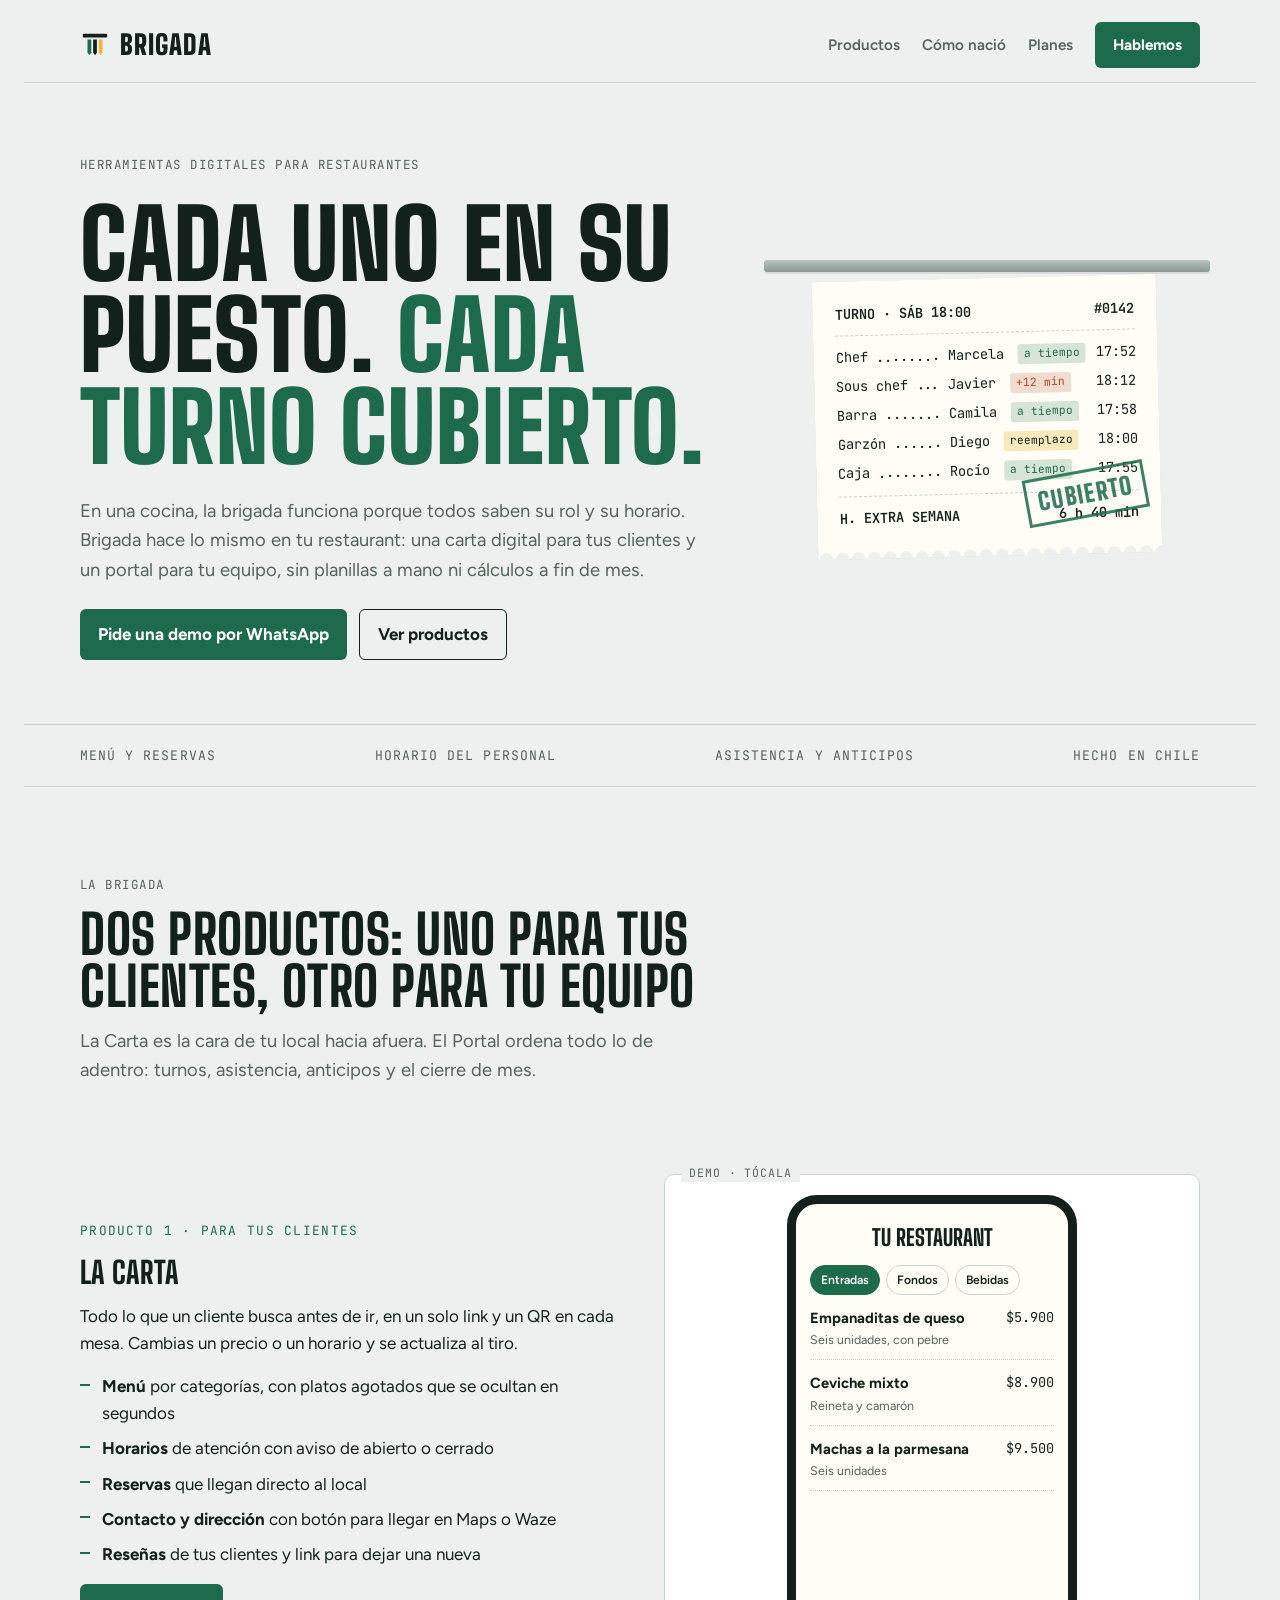
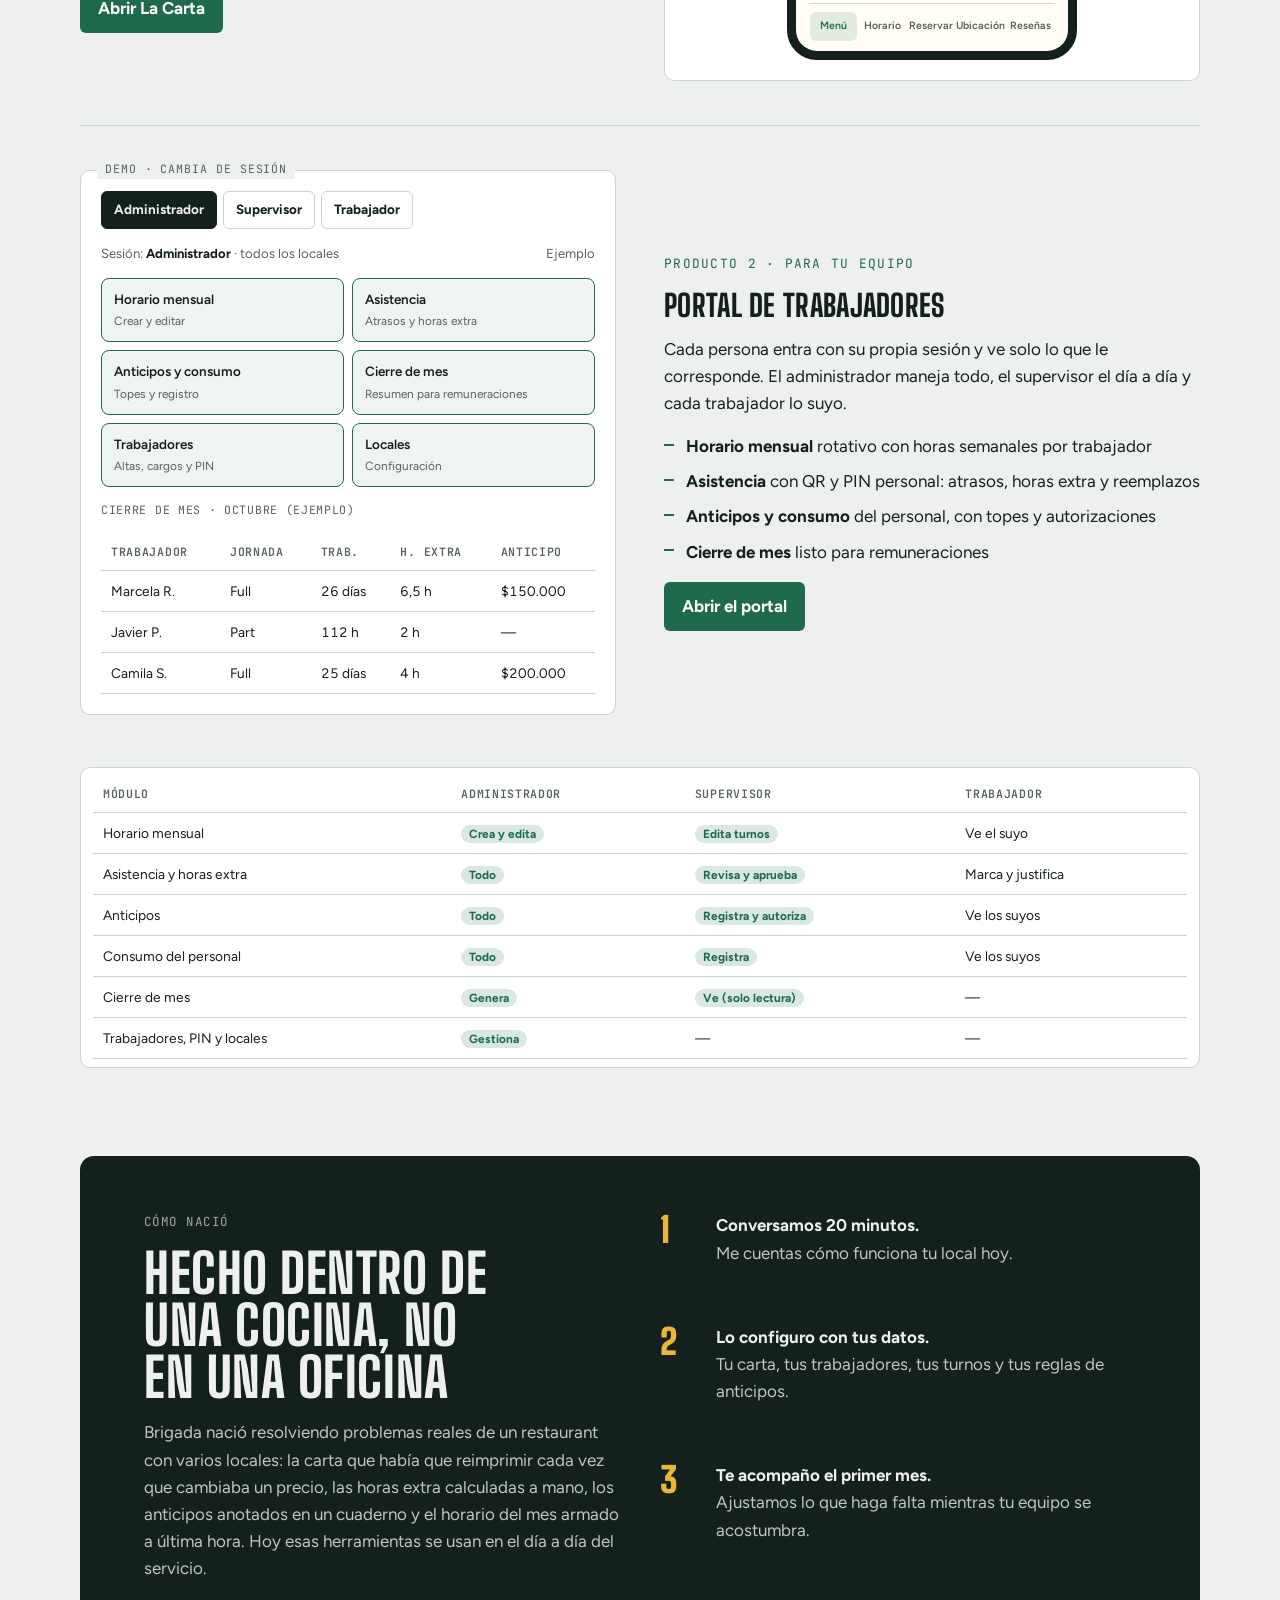
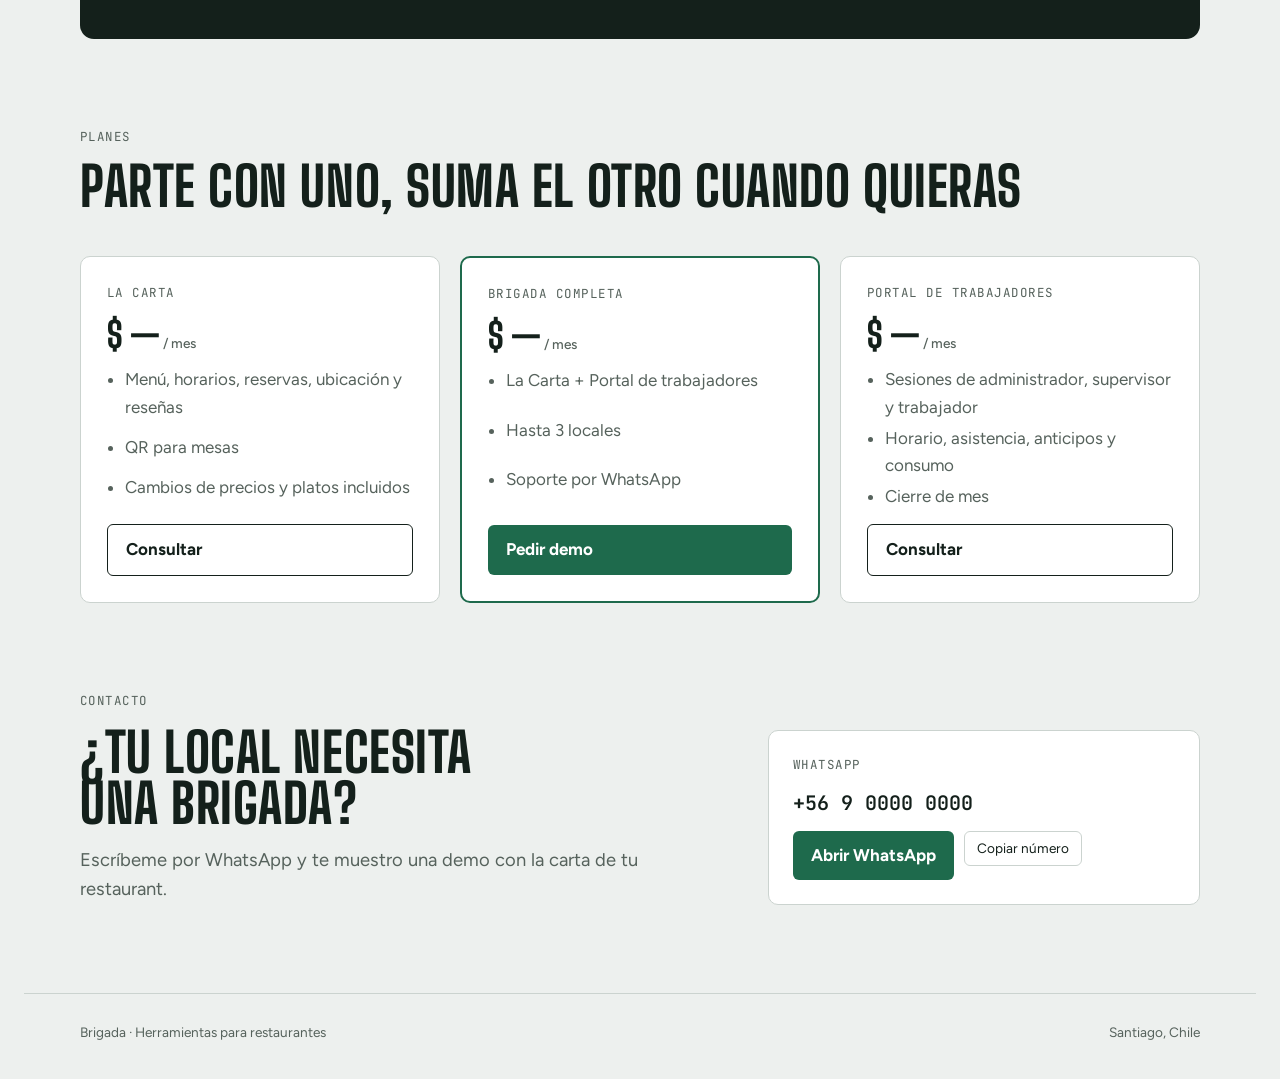
==== index.html @ 7a5a3b4b "Add files via upload" ====
<!doctype html>
<html lang="es">
<head>
<meta charset="utf-8">
<meta name="viewport" content="width=device-width,initial-scale=1,viewport-fit=cover">
<title>Brigada</title>
<meta name="claude:viewport-fit-sides" content="cover">
<meta name="description" content="Brigada: La Carta para tus clientes y un portal para tu equipo. Menú, reservas, horarios, asistencia y anticipos.">
<link rel="preconnect" href="https://fonts.googleapis.com">
<link rel="preconnect" href="https://fonts.gstatic.com" crossorigin>
<link rel="stylesheet" href="https://fonts.googleapis.com/css2?family=Big+Shoulders+Display:wght@600;800;900&family=Figtree:wght@400;500;600;700&family=JetBrains+Mono:wght@400;600&display=swap">
<style>
/* Layout: riel de comandas — el hero es un ticket de cocina; cada producto es un "puesto" de la brigada */
:root{
  --bg:#EDF0EE;          /* acero cepillado */
  --surface:#FFFFFF;
  --ink:#14201B;
  --muted:#56625C;
  --line:#CBD3CF;
  --accent:#1E6A4C;      /* verde albahaca */
  --accent-ink:#FFFFFF;
  --ticket:#FFFDF6;      /* papel térmico */
  --flag:#E9B83A;        /* amarillo comanda, uso mínimo */
  --warn:#B4441F;
  --ok:#1E6A4C;
  --f-display:"Big Shoulders Display","Arial Narrow",Impact,sans-serif;
  --f-body:"Figtree",system-ui,-apple-system,"Segoe UI",sans-serif;
  --f-mono:"JetBrains Mono",ui-monospace,Menlo,Consolas,monospace;
}
@media (prefers-color-scheme: dark){:root:not([data-theme="light"]){
  --bg:#0F1513;--surface:#18201D;--ink:#E6ECE9;--muted:#9AA8A1;--line:#2C3833;
  --accent:#5FBF95;--accent-ink:#0B1310;--ticket:#1D2421;--flag:#E9B83A;--warn:#E07A55;--ok:#5FBF95;color-scheme:dark}}
:root[data-theme="dark"]{
  --bg:#0F1513;--surface:#18201D;--ink:#E6ECE9;--muted:#9AA8A1;--line:#2C3833;
  --accent:#5FBF95;--accent-ink:#0B1310;--ticket:#1D2421;--flag:#E9B83A;--warn:#E07A55;--ok:#5FBF95;color-scheme:dark}

*{box-sizing:border-box}
html{scroll-behavior:smooth}
@media (prefers-reduced-motion:reduce){html{scroll-behavior:auto}*{animation:none!important;transition:none!important}}
body{background:var(--bg);color:var(--ink);font-family:var(--f-body);font-size:17px;line-height:1.6;
  padding-left:max(16px,env(safe-area-inset-left,0px));padding-right:max(16px,env(safe-area-inset-right,0px))}
.wrap{max-width:1120px;margin:0 auto}
a{color:inherit}
:focus-visible{outline:3px solid var(--flag);outline-offset:3px;border-radius:4px}
h1,h2,h3{font-family:var(--f-display);text-transform:uppercase;line-height:.95;letter-spacing:.01em;text-wrap:balance;margin:0}
h1{font-size:clamp(3rem,8vw,6rem);font-weight:900}
h2{font-size:clamp(2.2rem,5vw,3.4rem);font-weight:800}
h3{font-size:1.9rem;font-weight:800}
p{margin:0}
.eyebrow{font-family:var(--f-mono);font-size:.78rem;letter-spacing:.12em;text-transform:uppercase;color:var(--muted)}
.lead{font-size:1.15rem;color:var(--muted);max-width:52ch}

/* nav */
nav{position:sticky;top:env(safe-area-inset-top,0px);z-index:20;background:var(--bg);border-bottom:1px solid var(--line)}
body::before{content:"";position:fixed;inset:0 0 auto;height:env(safe-area-inset-top,0px);z-index:21;background:var(--bg)}
nav .wrap{display:flex;align-items:center;justify-content:space-between;gap:16px;padding-block:14px}
.logo{display:flex;align-items:center;gap:10px;font-family:var(--f-display);font-weight:900;font-size:1.7rem;text-transform:uppercase;text-decoration:none;letter-spacing:.04em}
.logo svg{width:30px;height:30px}
.navlinks{display:flex;gap:22px;align-items:center;font-weight:600;font-size:.95rem}
.navlinks a{text-decoration:none;color:var(--muted)}
.navlinks a:hover{color:var(--ink)}
@media (max-width:720px){.navlinks a:not(.btn){display:none}}
.btn{display:inline-flex;align-items:center;gap:8px;background:var(--accent);color:var(--accent-ink)!important;text-decoration:none;font-weight:700;padding:11px 18px;border-radius:6px;border:0;font:inherit;font-weight:700;cursor:pointer}
.btn:hover{filter:brightness(1.08)}
.btn.ghost{background:transparent;color:var(--ink)!important;border:1.5px solid var(--ink)}

/* hero */
.hero{display:grid;grid-template-columns:1.2fr .8fr;gap:56px;align-items:center;padding-block:72px 64px}
.hero > div{min-width:0;display:flex;flex-direction:column;gap:24px}
.hero h1 em{font-style:normal;color:var(--accent)}
.ctas{display:flex;gap:12px;flex-wrap:wrap}
@media (max-width:860px){.hero{grid-template-columns:1fr;gap:40px;padding-block:44px}}

/* ticket */
.rail{position:relative;padding-top:18px}
.rail::before{content:"";position:absolute;top:0;left:-10px;right:-10px;height:12px;border-radius:3px;
  background:linear-gradient(180deg,#b9c2be,#8d9893);box-shadow:0 2px 0 rgba(0,0,0,.08)}
.ticket{background:var(--ticket);font-family:var(--f-mono);font-size:.86rem;padding:22px 22px 30px;transform:rotate(-1.4deg);
  box-shadow:0 14px 30px -12px rgba(20,32,27,.35);position:relative;max-width:380px;margin:0 auto;
  -webkit-mask:radial-gradient(circle 7px at 50% 100%,transparent 6.5px,#000 7px) 0 0/16px 100%;
          mask:radial-gradient(circle 7px at 50% 100%,transparent 6.5px,#000 7px) 0 0/16px 100%}
.ticket .t-head{display:flex;justify-content:space-between;border-bottom:1.5px dashed var(--line);padding-bottom:10px;margin-bottom:10px;font-weight:600}
.ticket ul{list-style:none;margin:0;padding:0;display:grid;gap:7px}
.ticket li{display:grid;grid-template-columns:1fr auto;gap:10px}
.ticket li span:last-child{font-variant-numeric:tabular-nums}
.ticket .tag{display:inline-block;font-size:.7rem;padding:1px 6px;border-radius:3px;margin-left:6px;vertical-align:1px}
.tag.ok{background:color-mix(in srgb,var(--ok) 18%,transparent);color:var(--ok)}
.tag.late{background:color-mix(in srgb,var(--warn) 18%,transparent);color:var(--warn)}
.tag.ext{background:color-mix(in srgb,var(--flag) 30%,transparent);color:var(--ink)}
.ticket .t-foot{border-top:1.5px dashed var(--line);margin-top:12px;padding-top:10px;display:flex;justify-content:space-between;font-weight:600}
.stamp{position:absolute;right:14px;bottom:36px;font-family:var(--f-display);font-weight:900;font-size:1.5rem;color:var(--accent);
  border:3px solid var(--accent);padding:2px 10px;transform:rotate(-9deg);opacity:.85;letter-spacing:.06em}

/* strip */
.strip{border-block:1px solid var(--line);padding-block:20px}
.strip .wrap{display:flex;flex-wrap:wrap;gap:12px 40px;justify-content:space-between;font-family:var(--f-mono);font-size:.82rem;color:var(--muted);text-transform:uppercase;letter-spacing:.08em}

section{padding-block:88px}
.sec-head{display:flex;flex-direction:column;gap:14px;margin-bottom:44px}

/* puestos */
.puesto{display:grid;grid-template-columns:1fr 1fr;gap:48px;align-items:center;padding-block:44px;border-top:1px solid var(--line)}
.puesto:first-of-type{border-top:0}
.puesto > *{min-width:0}
.puesto .txt{display:flex;flex-direction:column;gap:16px}
.puesto .role{font-family:var(--f-mono);font-size:.8rem;color:var(--accent);letter-spacing:.1em;text-transform:uppercase}
.puesto ul.feat{margin:0;padding:0;list-style:none;display:grid;gap:8px}
.puesto ul.feat li{padding-left:22px;position:relative}
.puesto ul.feat li::before{content:"";position:absolute;left:0;top:.62em;width:10px;height:2px;background:var(--accent)}
.puesto.rev .txt{order:2}
@media (max-width:860px){.puesto{grid-template-columns:1fr;gap:28px}.puesto.rev .txt{order:0}}
.demo{background:var(--surface);border:1px solid var(--line);border-radius:10px;padding:20px;position:relative}
.demo .label{position:absolute;top:-11px;left:16px;background:var(--bg);font-family:var(--f-mono);font-size:.72rem;padding:0 8px;color:var(--muted);letter-spacing:.08em;text-transform:uppercase}

/* phone menu */
.phone{max-width:290px;margin:0 auto;border:9px solid var(--ink);border-radius:30px;background:var(--ticket);padding:16px 14px 20px;min-height:430px}
.phone .ph-top{text-align:center;font-family:var(--f-display);font-weight:800;font-size:1.4rem;text-transform:uppercase;margin-bottom:10px}
.tabs{display:flex;gap:6px;margin-bottom:14px;overflow-x:auto}
.tabs button{font:inherit;font-size:.8rem;font-weight:600;border:1px solid var(--line);background:transparent;color:var(--ink);padding:5px 10px;border-radius:99px;cursor:pointer;white-space:nowrap}
.tabs button[aria-selected="true"]{background:var(--accent);border-color:var(--accent);color:var(--accent-ink)}
.dishes{list-style:none;margin:0;padding:0;display:grid;gap:12px}
.dishes li{display:grid;grid-template-columns:1fr auto;gap:2px 10px;border-bottom:1px dotted var(--line);padding-bottom:10px}
.dishes b{font-size:.92rem}
.dishes small{grid-column:1;color:var(--muted);font-size:.78rem;line-height:1.35}
.dishes .pr{grid-row:1;grid-column:2;font-family:var(--f-mono);font-size:.85rem;font-variant-numeric:tabular-nums}

/* tables */
.tbl{overflow-x:auto}
table{border-collapse:collapse;width:100%;font-size:.86rem;font-variant-numeric:tabular-nums}
th,td{text-align:left;padding:9px 10px;border-bottom:1px solid var(--line);white-space:nowrap}
th{font-family:var(--f-mono);font-size:.72rem;letter-spacing:.06em;text-transform:uppercase;color:var(--muted);font-weight:600}
.pill{font-size:.74rem;font-weight:700;padding:2px 8px;border-radius:99px}
.pill.ok{background:color-mix(in srgb,var(--ok) 16%,transparent);color:var(--ok)}
.pill.late{background:color-mix(in srgb,var(--warn) 16%,transparent);color:var(--warn)}
.pill.ext{background:color-mix(in srgb,var(--flag) 32%,transparent);color:var(--ink)}
.grid-h td.s{text-align:center;font-family:var(--f-mono);font-size:.78rem}
.sh{display:inline-block;min-width:34px;padding:3px 4px;border-radius:4px}
.sh.m{background:color-mix(in srgb,var(--accent) 20%,transparent)}
.sh.t{background:color-mix(in srgb,var(--flag) 35%,transparent)}
.sh.l{color:var(--muted)}
.legend{display:flex;gap:16px;flex-wrap:wrap;margin-top:12px;font-size:.78rem;color:var(--muted)}

/* origen */
.origen{background:var(--ink);color:var(--bg);border-radius:14px;padding:56px clamp(20px,5vw,64px);display:grid;grid-template-columns:1fr 1fr;gap:40px}
.origen > *{min-width:0}
.origen .eyebrow{color:color-mix(in srgb,var(--bg) 65%,transparent)}
.origen p{color:color-mix(in srgb,var(--bg) 80%,transparent)}
.origen ol{margin:0;padding:0;list-style:none;display:grid;gap:18px;counter-reset:s}
.origen li{counter-increment:s;display:grid;grid-template-columns:44px 1fr;gap:12px}
.origen li::before{content:counter(s);font-family:var(--f-display);font-weight:900;font-size:2.2rem;line-height:1;color:var(--flag)}
@media (max-width:860px){.origen{grid-template-columns:1fr}}

/* planes */
.planes{display:grid;grid-template-columns:repeat(3,1fr);gap:20px}
@media (max-width:900px){.planes{grid-template-columns:1fr}}
.plan{background:var(--surface);border:1px solid var(--line);border-radius:10px;padding:26px;display:flex;flex-direction:column;gap:14px}
.plan.dest{border:2px solid var(--accent)}
.plan .price{font-family:var(--f-display);font-weight:800;font-size:2.2rem;line-height:1}
.plan .price small{font-family:var(--f-body);font-size:.85rem;font-weight:500;color:var(--muted)}
.plan ul{margin:0;padding-left:18px;color:var(--muted);display:grid;gap:4px;flex:1}

/* otros */
.otro{display:grid;grid-template-columns:auto 1fr auto;gap:20px;align-items:center;background:var(--surface);border:1px solid var(--line);border-radius:10px;padding:22px 26px}
.otro > div{min-width:0}
.otro .chip{font-family:var(--f-mono);font-size:.72rem;text-transform:uppercase;letter-spacing:.08em;border:1px solid var(--line);padding:4px 10px;border-radius:99px;color:var(--muted)}
.otro .ico{width:52px;height:52px;border-radius:10px;background:color-mix(in srgb,var(--accent) 14%,transparent);display:grid;place-items:center;font-family:var(--f-display);font-weight:900;font-size:1.6rem;color:var(--accent)}
@media (max-width:600px){.otro{grid-template-columns:1fr}}

/* contacto */
.contacto{text-align:left;display:grid;grid-template-columns:1.2fr .8fr;gap:40px;align-items:end}
.contacto > *{min-width:0}
.num{font-family:var(--f-mono);font-size:1.25rem;font-weight:600;user-select:all}
.contact-box{display:flex;flex-direction:column;gap:12px;background:var(--surface);border:1px solid var(--line);border-radius:10px;padding:24px}
.copy{font:inherit;font-size:.85rem;background:transparent;border:1px solid var(--line);color:var(--ink);padding:6px 12px;border-radius:6px;cursor:pointer;align-self:flex-start}
@media (max-width:860px){.contacto{grid-template-columns:1fr}}
footer{border-top:1px solid var(--line);padding-block:28px;color:var(--muted);font-size:.85rem}
footer .wrap{display:flex;justify-content:space-between;gap:12px;flex-wrap:wrap}
/* La Carta demo */
.phone{display:flex;flex-direction:column;padding-bottom:10px}
.ph-body{flex:1;min-height:330px;font-size:.88rem}
.ph-nav{display:grid;grid-template-columns:repeat(5,1fr);gap:2px;border-top:1px solid var(--line);padding-top:8px;margin-top:8px}
.ph-nav button{font:inherit;font-size:.66rem;font-weight:600;background:transparent;border:0;color:var(--muted);padding:6px 0;border-radius:6px;cursor:pointer}
.ph-nav button[aria-selected="true"]{color:var(--accent);background:color-mix(in srgb,var(--accent) 12%,transparent)}
.chips{display:flex;gap:6px;margin-bottom:12px;overflow-x:auto}
.chips button{font:inherit;font-size:.76rem;font-weight:600;border:1px solid var(--line);background:transparent;color:var(--ink);padding:4px 10px;border-radius:99px;cursor:pointer;white-space:nowrap}
.chips button[aria-pressed="true"]{background:var(--accent);border-color:var(--accent);color:var(--accent-ink)}
.ph-body h4{margin:0 0 10px;font-family:var(--f-display);text-transform:uppercase;font-size:1.15rem}
.hrs{width:100%;font-size:.82rem}
.hrs td{padding:6px 2px}
.hrs td:last-child{text-align:right;font-family:var(--f-mono)}
.open{display:inline-block;margin-bottom:10px}
.mini-form{display:grid;gap:8px}
.mini-form label{font-size:.72rem;color:var(--muted);display:grid;gap:2px}
.mini-form input,.mini-form select{font:inherit;font-size:.85rem;padding:6px 8px;border:1px solid var(--line);border-radius:6px;background:var(--surface);color:var(--ink);width:100%}
.mini-form .row2{display:grid;grid-template-columns:1fr 1fr;gap:8px}
.mini-form button{font:inherit;font-weight:700;font-size:.85rem;background:var(--accent);color:var(--accent-ink);border:0;border-radius:6px;padding:9px;cursor:pointer}
.okmsg{font-size:.8rem;color:var(--ok);background:color-mix(in srgb,var(--ok) 12%,transparent);padding:8px;border-radius:6px}
.map{height:110px;border-radius:8px;margin-bottom:10px;border:1px solid var(--line);
  background:
   linear-gradient(90deg,transparent 46%,color-mix(in srgb,var(--muted) 35%,transparent) 46% 50%,transparent 50%),
   linear-gradient(0deg,transparent 58%,color-mix(in srgb,var(--muted) 35%,transparent) 58% 62%,transparent 62%),
   linear-gradient(120deg,transparent 30%,color-mix(in srgb,var(--muted) 20%,transparent) 30% 33%,transparent 33%),
   color-mix(in srgb,var(--accent) 8%,var(--surface));position:relative}
.map::after{content:"";position:absolute;left:47%;top:38%;width:14px;height:14px;border-radius:50% 50% 50% 0;transform:rotate(-45deg);background:var(--warn)}
.kv{display:grid;gap:6px;font-size:.82rem}
.kv span{color:var(--muted);font-size:.7rem;text-transform:uppercase;letter-spacing:.06em;font-family:var(--f-mono)}
.minibtns{display:flex;gap:6px;margin-top:10px}
.minibtns span{flex:1;text-align:center;font-size:.76rem;font-weight:700;border:1px solid var(--accent);color:var(--accent);border-radius:6px;padding:6px}
.score{display:flex;align-items:baseline;gap:8px;margin-bottom:10px}
.score b{font-family:var(--f-display);font-size:2.2rem;line-height:1}
.stars{color:var(--flag);letter-spacing:2px}
.revw{border-top:1px dotted var(--line);padding-block:8px;font-size:.8rem}
.revw .who{display:flex;justify-content:space-between;font-weight:600}
.note{font-size:.68rem;color:var(--muted);margin-top:6px}

/* Portal demo */
.roles{display:flex;gap:6px;flex-wrap:wrap;margin-bottom:14px}
.roles button{font:inherit;font-size:.84rem;font-weight:700;border:1.5px solid var(--line);background:transparent;color:var(--ink);padding:7px 12px;border-radius:6px;cursor:pointer}
.roles button[aria-selected="true"]{border-color:var(--ink);background:var(--ink);color:var(--bg)}
.portal{display:grid;gap:14px}
.who-bar{display:flex;justify-content:space-between;align-items:center;gap:10px;font-size:.82rem;color:var(--muted);flex-wrap:wrap}
.who-bar strong{color:var(--ink)}
.mods{display:grid;grid-template-columns:repeat(2,1fr);gap:8px}
.mod{border:1px solid var(--line);border-radius:8px;padding:10px 12px;font-size:.84rem;font-weight:600;display:flex;flex-direction:column;gap:2px}
.mod small{font-weight:400;color:var(--muted);font-size:.74rem}
.mod.on{border-color:var(--accent);background:color-mix(in srgb,var(--accent) 7%,transparent)}
@media (max-width:420px){.mods{grid-template-columns:1fr}}
.panel-t{font-family:var(--f-mono);font-size:.72rem;letter-spacing:.06em;text-transform:uppercase;color:var(--muted)}
.mark{display:flex;gap:12px;align-items:center;border:1px dashed var(--line);border-radius:8px;padding:12px}
.qr{width:64px;height:64px;flex:none;background:
  repeating-linear-gradient(90deg,var(--ink) 0 6px,transparent 6px 10px),
  repeating-linear-gradient(0deg,var(--ink) 0 6px,transparent 6px 12px);
  -webkit-mask:linear-gradient(#000 0 0);border-radius:4px;opacity:.85}
.btn.live{align-self:flex-start}
[hidden]{display:none!important}
.matrix{margin-top:8px;background:var(--surface);border:1px solid var(--line);border-radius:10px;padding:8px 12px}
</style>
</head>
<body>

<nav>
  <div class="wrap">
    <a class="logo" href="#inicio" aria-label="Brigada, inicio">
      <svg viewBox="0 0 32 32" aria-hidden="true"><rect x="3" y="4" width="26" height="4" rx="1" fill="currentColor"/><path d="M8 10h4v14l-2 3-2-3z" fill="var(--accent)"/><path d="M14 10h4v14l-2 3-2-3z" fill="currentColor"/><path d="M20 10h4v14l-2 3-2-3z" fill="var(--flag)"/></svg>
      Brigada
    </a>
    <div class="navlinks">
      <a href="#puestos">Productos</a>
      <a href="#origen">Cómo nació</a>
      <a href="#planes">Planes</a>
      <a class="btn" href="#contacto">Hablemos</a>
    </div>
  </div>
</nav>

<main id="inicio">
  <div class="wrap hero">
    <div>
      <span class="eyebrow">Herramientas digitales para restaurantes</span>
      <h1>Cada uno en su puesto. <em>Cada turno cubierto.</em></h1>
      <p class="lead">En una cocina, la brigada funciona porque todos saben su rol y su horario. Brigada hace lo mismo en tu restaurant: una carta digital para tus clientes y un portal para tu equipo, sin planillas a mano ni cálculos a fin de mes.</p>
      <div class="ctas">
        <a class="btn" href="#contacto">Pide una demo por WhatsApp</a>
        <a class="btn ghost" href="#puestos">Ver productos</a>
      </div>
    </div>
    <div class="rail" aria-label="Ejemplo de resumen de turno">
      <div class="ticket">
        <div class="t-head"><span>TURNO · SÁB 18:00</span><span>#0142</span></div>
        <ul>
          <li><span>Chef ........ Marcela <span class="tag ok">a tiempo</span></span><span>17:52</span></li>
          <li><span>Sous chef ... Javier <span class="tag late">+12 min</span></span><span>18:12</span></li>
          <li><span>Barra ....... Camila <span class="tag ok">a tiempo</span></span><span>17:58</span></li>
          <li><span>Garzón ...... Diego <span class="tag ext">reemplazo</span></span><span>18:00</span></li>
          <li><span>Caja ........ Rocío <span class="tag ok">a tiempo</span></span><span>17:55</span></li>
        </ul>
        <div class="t-foot"><span>H. EXTRA SEMANA</span><span>6 h 40 min</span></div>
        <div class="stamp">CUBIERTO</div>
      </div>
    </div>
  </div>

  <div class="strip"><div class="wrap">
    <span>Menú y reservas</span><span>Horario del personal</span><span>Asistencia y anticipos</span><span>Hecho en Chile</span>
  </div></div>

  <section id="puestos">
    <div class="wrap">
      <div class="sec-head">
        <span class="eyebrow">La brigada</span>
        <h2>Dos productos: uno para tus clientes, otro para tu equipo</h2>
        <p class="lead">La Carta es la cara de tu local hacia afuera. El Portal ordena todo lo de adentro: turnos, asistencia, anticipos y el cierre de mes.</p>
      </div>

      <article class="puesto">
        <div class="txt">
          <span class="role">Producto 1 · Para tus clientes</span>
          <h3>La Carta</h3>
          <p>Todo lo que un cliente busca antes de ir, en un solo link y un QR en cada mesa. Cambias un precio o un horario y se actualiza al tiro.</p>
          <ul class="feat">
            <li><strong>Menú</strong> por categorías, con platos agotados que se ocultan en segundos</li>
            <li><strong>Horarios</strong> de atención con aviso de abierto o cerrado</li>
            <li><strong>Reservas</strong> que llegan directo al local</li>
            <li><strong>Contacto y dirección</strong> con botón para llegar en Maps o Waze</li>
            <li><strong>Reseñas</strong> de tus clientes y link para dejar una nueva</li>
          </ul>
          <a class="btn live" href="carta/index.html">Abrir La Carta</a>
        </div>
        <div class="demo">
          <span class="label">Demo · tócala</span>
          <div class="phone">
            <div class="ph-top">Tu Restaurant</div>
            <div class="ph-body" id="ph-body" aria-live="polite"></div>
            <div class="ph-nav" role="tablist" aria-label="Secciones de La Carta">
              <button role="tab" id="c-menu" aria-selected="true" data-v="menu">Menú</button>
              <button role="tab" id="c-hor" aria-selected="false" data-v="hor">Horario</button>
              <button role="tab" id="c-res" aria-selected="false" data-v="res">Reservar</button>
              <button role="tab" id="c-dir" aria-selected="false" data-v="dir">Ubicación</button>
              <button role="tab" id="c-rev" aria-selected="false" data-v="rev">Reseñas</button>
            </div>
          </div>
        </div>
      </article>

      <article class="puesto rev">
        <div class="txt">
          <span class="role">Producto 2 · Para tu equipo</span>
          <h3>Portal de trabajadores</h3>
          <p>Cada persona entra con su propia sesión y ve solo lo que le corresponde. El administrador maneja todo, el supervisor el día a día y cada trabajador lo suyo.</p>
          <ul class="feat">
            <li><strong>Horario mensual</strong> rotativo con horas semanales por trabajador</li>
            <li><strong>Asistencia</strong> con QR y PIN personal: atrasos, horas extra y reemplazos</li>
            <li><strong>Anticipos y consumo</strong> del personal, con topes y autorizaciones</li>
            <li><strong>Cierre de mes</strong> listo para remuneraciones</li>
          </ul>
          <a class="btn live" href="portal/index.html">Abrir el portal</a>
        </div>
        <div class="demo">
          <span class="label">Demo · cambia de sesión</span>
          <div class="roles" role="tablist" aria-label="Sesiones del portal">
            <button role="tab" id="r-admin" aria-selected="true" data-r="admin">Administrador</button>
            <button role="tab" id="r-sup" aria-selected="false" data-r="sup">Supervisor</button>
            <button role="tab" id="r-trab" aria-selected="false" data-r="trab">Trabajador</button>
          </div>
          <div class="portal" id="portal" aria-live="polite"></div>
        </div>
      </article>

      <div class="matrix">
        <div class="tbl">
          <table>
            <thead><tr><th>Módulo</th><th>Administrador</th><th>Supervisor</th><th>Trabajador</th></tr></thead>
            <tbody>
              <tr><td>Horario mensual</td><td><span class="pill ok">Crea y edita</span></td><td><span class="pill ok">Edita turnos</span></td><td>Ve el suyo</td></tr>
              <tr><td>Asistencia y horas extra</td><td><span class="pill ok">Todo</span></td><td><span class="pill ok">Revisa y aprueba</span></td><td>Marca y justifica</td></tr>
              <tr><td>Anticipos</td><td><span class="pill ok">Todo</span></td><td><span class="pill ok">Registra y autoriza</span></td><td>Ve los suyos</td></tr>
              <tr><td>Consumo del personal</td><td><span class="pill ok">Todo</span></td><td><span class="pill ok">Registra</span></td><td>Ve los suyos</td></tr>
              <tr><td>Cierre de mes</td><td><span class="pill ok">Genera</span></td><td><span class="pill ok">Ve (solo lectura)</span></td><td>—</td></tr>
              <tr><td>Trabajadores, PIN y locales</td><td><span class="pill ok">Gestiona</span></td><td>—</td><td>—</td></tr>
            </tbody>
          </table>
        </div>
      </div>
    </div>
  </section>

  <section id="origen" style="padding-top:0">
    <div class="wrap">
      <div class="origen">
        <div style="display:flex;flex-direction:column;gap:16px">
          <span class="eyebrow">Cómo nació</span>
          <h2>Hecho dentro de una cocina, no en una oficina</h2>
          <p>Brigada nació resolviendo problemas reales de un restaurant con varios locales: la carta que había que reimprimir cada vez que cambiaba un precio, las horas extra calculadas a mano, los anticipos anotados en un cuaderno y el horario del mes armado a última hora. Hoy esas herramientas se usan en el día a día del servicio.</p>
        </div>
        <ol>
          <li><div><strong>Conversamos 20 minutos.</strong><p>Me cuentas cómo funciona tu local hoy.</p></div></li>
          <li><div><strong>Lo configuro con tus datos.</strong><p>Tu carta, tus trabajadores, tus turnos y tus reglas de anticipos.</p></div></li>
          <li><div><strong>Te acompaño el primer mes.</strong><p>Ajustamos lo que haga falta mientras tu equipo se acostumbra.</p></div></li>
        </ol>
      </div>
    </div>
  </section>

  <section id="planes" style="padding-top:0">
    <div class="wrap">
      <div class="sec-head">
        <span class="eyebrow">Planes</span>
        <h2>Parte con uno, suma el otro cuando quieras</h2>
      </div>
      <div class="planes">
        <div class="plan">
          <span class="eyebrow">La Carta</span>
          <div class="price">$ —<small> / mes</small></div>
          <ul><li>Menú, horarios, reservas, ubicación y reseñas</li><li>QR para mesas</li><li>Cambios de precios y platos incluidos</li></ul>
          <a class="btn ghost" href="#contacto">Consultar</a>
        </div>
        <div class="plan dest">
          <span class="eyebrow">Brigada completa</span>
          <div class="price">$ —<small> / mes</small></div>
          <ul><li>La Carta + Portal de trabajadores</li><li>Hasta 3 locales</li><li>Soporte por WhatsApp</li></ul>
          <a class="btn" href="#contacto">Pedir demo</a>
        </div>
        <div class="plan">
          <span class="eyebrow">Portal de trabajadores</span>
          <div class="price">$ —<small> / mes</small></div>
          <ul><li>Sesiones de administrador, supervisor y trabajador</li><li>Horario, asistencia, anticipos y consumo</li><li>Cierre de mes</li></ul>
          <a class="btn ghost" href="#contacto">Consultar</a>
        </div>
      </div>
    </div>
  </section>

  
<section id="contacto" style="padding-top:0">
    <div class="wrap contacto">
      <div style="display:flex;flex-direction:column;gap:16px">
        <span class="eyebrow">Contacto</span>
        <h2>¿Tu local necesita una brigada?</h2>
        <p class="lead">Escríbeme por WhatsApp y te muestro una demo con la carta de tu restaurant.</p>
      </div>
      <div class="contact-box">
        <span class="eyebrow">WhatsApp</span>
        <span class="num" id="num">+56 9 0000 0000</span>
        <div style="display:flex;gap:10px;flex-wrap:wrap">
          <a class="btn" href="https://wa.me/56900000000?text=Hola%2C%20quiero%20una%20demo%20de%20Brigada" target="_blank" rel="noopener">Abrir WhatsApp</a>
          <button class="copy" id="copy" type="button">Copiar número</button>
        </div>
      </div>
    </div>
  </section>
</main>

<footer><div class="wrap"><span>Brigada · Herramientas para restaurantes</span><span>Santiago, Chile</span></div></footer>

<script>
(function(){
  /* ---------- La Carta ---------- */
  var menu={
    Entradas:[["Empanaditas de queso","Seis unidades, con pebre","$5.900"],["Ceviche mixto","Reineta y camarón","$8.900"],["Machas a la parmesana","Seis unidades","$9.500"]],
    Fondos:[["Lomo a lo pobre","Papas fritas, cebolla y huevo","$13.900"],["Salmón grillado","Puré rústico y ensalada","$12.500"],["Pastel de choclo","Receta de la casa","$9.900"]],
    Bebidas:[["Pisco sour","Clásico chileno","$4.500"],["Jugo natural","Frambuesa, mango o piña","$3.200"],["Café de grano","Espresso o americano","$2.500"]]
  };
  var cat="Entradas", body=document.getElementById('ph-body');
  function vMenu(){
    return '<div class="chips">'+Object.keys(menu).map(function(k){return '<button type="button" data-cat="'+k+'" aria-pressed="'+(k===cat)+'">'+k+'</button>';}).join('')+'</div>'+
      '<ul class="dishes">'+menu[cat].map(function(d){return '<li><b>'+d[0]+'</b><span class="pr">'+d[2]+'</span><small>'+d[1]+'</small></li>';}).join('')+'</ul>';
  }
  function vHor(){
    var h=[["Lunes","12:30 – 23:00"],["Martes","12:30 – 23:00"],["Miércoles","12:30 – 23:00"],["Jueves","12:30 – 00:00"],["Viernes","12:30 – 02:00"],["Sábado","13:00 – 02:00"],["Domingo","13:00 – 18:00"]];
    return '<h4>Horario de atención</h4><span class="pill ok open">Abierto ahora</span><table class="hrs"><tbody>'+h.map(function(r){return '<tr><td>'+r[0]+'</td><td>'+r[1]+'</td></tr>';}).join('')+'</tbody></table>';
  }
  function vRes(){
    return '<h4>Reservar mesa</h4><form class="mini-form" id="resf">'+
      '<div class="row2"><label for="r-fecha">Fecha<input id="r-fecha" type="date" value="2026-10-31"></label><label for="r-hora">Hora<select id="r-hora"><option>20:00</option><option>20:30</option><option>21:00</option></select></label></div>'+
      '<div class="row2"><label for="r-pers">Personas<select id="r-pers"><option>2</option><option selected>4</option><option>6</option></select></label><label for="r-nom">Nombre<input id="r-nom" value="Ejemplo"></label></div>'+
      '<label for="r-tel">Teléfono<input id="r-tel" value="+56 9 1234 5678"></label>'+
      '<button type="submit">Solicitar reserva</button><div id="resmsg" hidden class="okmsg">Así le llega la solicitud al local: '+
      '4 personas, sáb 31 oct, 20:00. El local la confirma por WhatsApp.</div></form>';
  }
  function vDir(){
    return '<h4>Cómo llegar</h4><div class="map" role="img" aria-label="Mapa de ejemplo"></div>'+
      '<div class="kv"><div><span>Dirección</span><br>Av. Ejemplo 1234, Providencia</div><div><span>Teléfono</span><br>+56 2 2000 0000</div><div><span>Instagram</span><br>@turestaurant</div></div>'+
      '<div class="minibtns"><span>Maps</span><span>Waze</span><span>WhatsApp</span></div>';
  }
  function vRev(){
    var r=[["Cliente 1","★★★★★","Muy buena atención y el pisco sour, excelente."],["Cliente 2","★★★★☆","Rico todo. El sábado conviene reservar."]];
    return '<h4>Reseñas</h4><div class="score"><b>4,6</b><span class="stars">★★★★★</span></div>'+
      r.map(function(x){return '<div class="revw"><div class="who"><span>'+x[0]+'</span><span class="stars">'+x[1]+'</span></div>'+x[2]+'</div>';}).join('')+
      '<div class="minibtns"><span>Dejar una reseña</span></div><p class="note">Reseñas de ejemplo. En tu carta se muestran las de tus clientes.</p>';
  }
  var views={menu:vMenu,hor:vHor,res:vRes,dir:vDir,rev:vRev}, cur='menu';
  function draw(){
    body.innerHTML=views[cur]();
    if(cur==='menu') body.querySelectorAll('.chips button').forEach(function(b){b.onclick=function(){cat=b.dataset.cat;draw();};});
    if(cur==='res') document.getElementById('resf').addEventListener('submit',function(e){e.preventDefault();document.getElementById('resmsg').hidden=false;});
  }
  document.querySelectorAll('.ph-nav button').forEach(function(b){
    b.addEventListener('click',function(){
      document.querySelectorAll('.ph-nav button').forEach(function(x){x.setAttribute('aria-selected','false');});
      b.setAttribute('aria-selected','true');cur=b.dataset.v;draw();
    });
  });
  draw();

  /* ---------- Portal ---------- */
  var roles={
    admin:{who:'Sesión: <strong>Administrador</strong> · todos los locales',
      mods:[["Horario mensual","Crear y editar",1],["Asistencia","Atrasos y horas extra",1],["Anticipos y consumo","Topes y registro",1],["Cierre de mes","Resumen para remuneraciones",1],["Trabajadores","Altas, cargos y PIN",1],["Locales","Configuración",1]],
      panel:'<div class="panel-t">Cierre de mes · octubre (ejemplo)</div><div class="tbl"><table><thead><tr><th>Trabajador</th><th>Jornada</th><th>Trab.</th><th>H. extra</th><th>Anticipo</th></tr></thead><tbody>'+
        '<tr><td>Marcela R.</td><td>Full</td><td>26 días</td><td>6,5 h</td><td>$150.000</td></tr>'+
        '<tr><td>Javier P.</td><td>Part</td><td>112 h</td><td>2 h</td><td>—</td></tr>'+
        '<tr><td>Camila S.</td><td>Full</td><td>25 días</td><td>4 h</td><td>$200.000</td></tr></tbody></table></div>'},
    sup:{who:'Sesión: <strong>Supervisor</strong> · Local Centro',
      mods:[["Horario mensual","Editar turnos y reemplazos",1],["Asistencia","Revisar y aprobar",1],["Anticipos y consumo","Registrar y autorizar",1],["Cierre de mes","Ver (solo lectura)",1],["Trabajadores","Solo administrador",0],["Locales","Solo administrador",0]],
      panel:'<div class="panel-t">Anticipos del mes (ejemplo)</div><div class="tbl"><table><thead><tr><th>Trabajador</th><th>Cargo</th><th>Monto</th><th>Estado</th></tr></thead><tbody>'+
        '<tr><td>Marcela R.</td><td>Cocina</td><td>$150.000</td><td><span class="pill ok">Dentro del tope</span></td></tr>'+
        '<tr><td>Diego M.</td><td>Garzón</td><td>$180.000</td><td><span class="pill ext">Sobre tope · autorizado</span></td></tr>'+
        '<tr><td>Rocío A.</td><td>Caja</td><td>Consumo $8.720</td><td><span class="pill ok">Con 20% dcto.</span></td></tr></tbody></table></div>'},
    trab:{who:'Sesión: <strong>Diego M.</strong> · Garzón, part time',
      mods:[["Marcar entrada/salida","QR del local + PIN",1],["Mi horario","Turnos del mes",1],["Mis horas extra","Justificar",1],["Mis anticipos y consumos","Historial",1]],
      panel:'<div class="mark"><div class="qr" aria-hidden="true"></div><div><strong>Turno de hoy: 18:00 – 02:00</strong><br><span style="color:var(--muted);font-size:.85rem">Escanea el QR de caja e ingresa tu PIN para marcar.</span></div></div>'+
        '<div class="panel-t">Mi semana (ejemplo)</div><div class="tbl"><table><tbody><tr><td>Lu</td><td>18:00–02:00</td><td><span class="pill ok">A tiempo</span></td></tr><tr><td>Ma</td><td>Libre</td><td>—</td></tr><tr><td>Mi</td><td>18:00–02:00</td><td><span class="pill ext">+1 h extra · justificada</span></td></tr></tbody></table></div>'}
  };
  var portal=document.getElementById('portal');
  function drawRole(k){
    var r=roles[k];
    portal.innerHTML='<div class="who-bar"><span>'+r.who+'</span><span>Ejemplo</span></div>'+
      '<div class="mods">'+r.mods.map(function(m){return '<div class="mod'+(m[2]?' on':'')+'"'+(m[2]?'':' style="opacity:.5"')+'>'+m[0]+'<small>'+m[1]+'</small></div>';}).join('')+'</div>'+r.panel;
  }
  document.querySelectorAll('.roles button').forEach(function(b){
    b.addEventListener('click',function(){
      document.querySelectorAll('.roles button').forEach(function(x){x.setAttribute('aria-selected','false');});
      b.setAttribute('aria-selected','true');drawRole(b.dataset.r);
    });
  });
  drawRole('admin');

  /* ---------- Copiar número ---------- */
  var c=document.getElementById('copy');
  c.addEventListener('click',function(){
    var n=document.getElementById('num');
    function sel(){var rg=document.createRange();rg.selectNodeContents(n);var s=getSelection();s.removeAllRanges();s.addRange(rg);c.textContent='Número seleccionado';}
    try{navigator.clipboard.writeText(n.textContent).then(function(){c.textContent='Copiado';},sel);}catch(e){sel();}
  });
})();
</script>

</body>
</html>
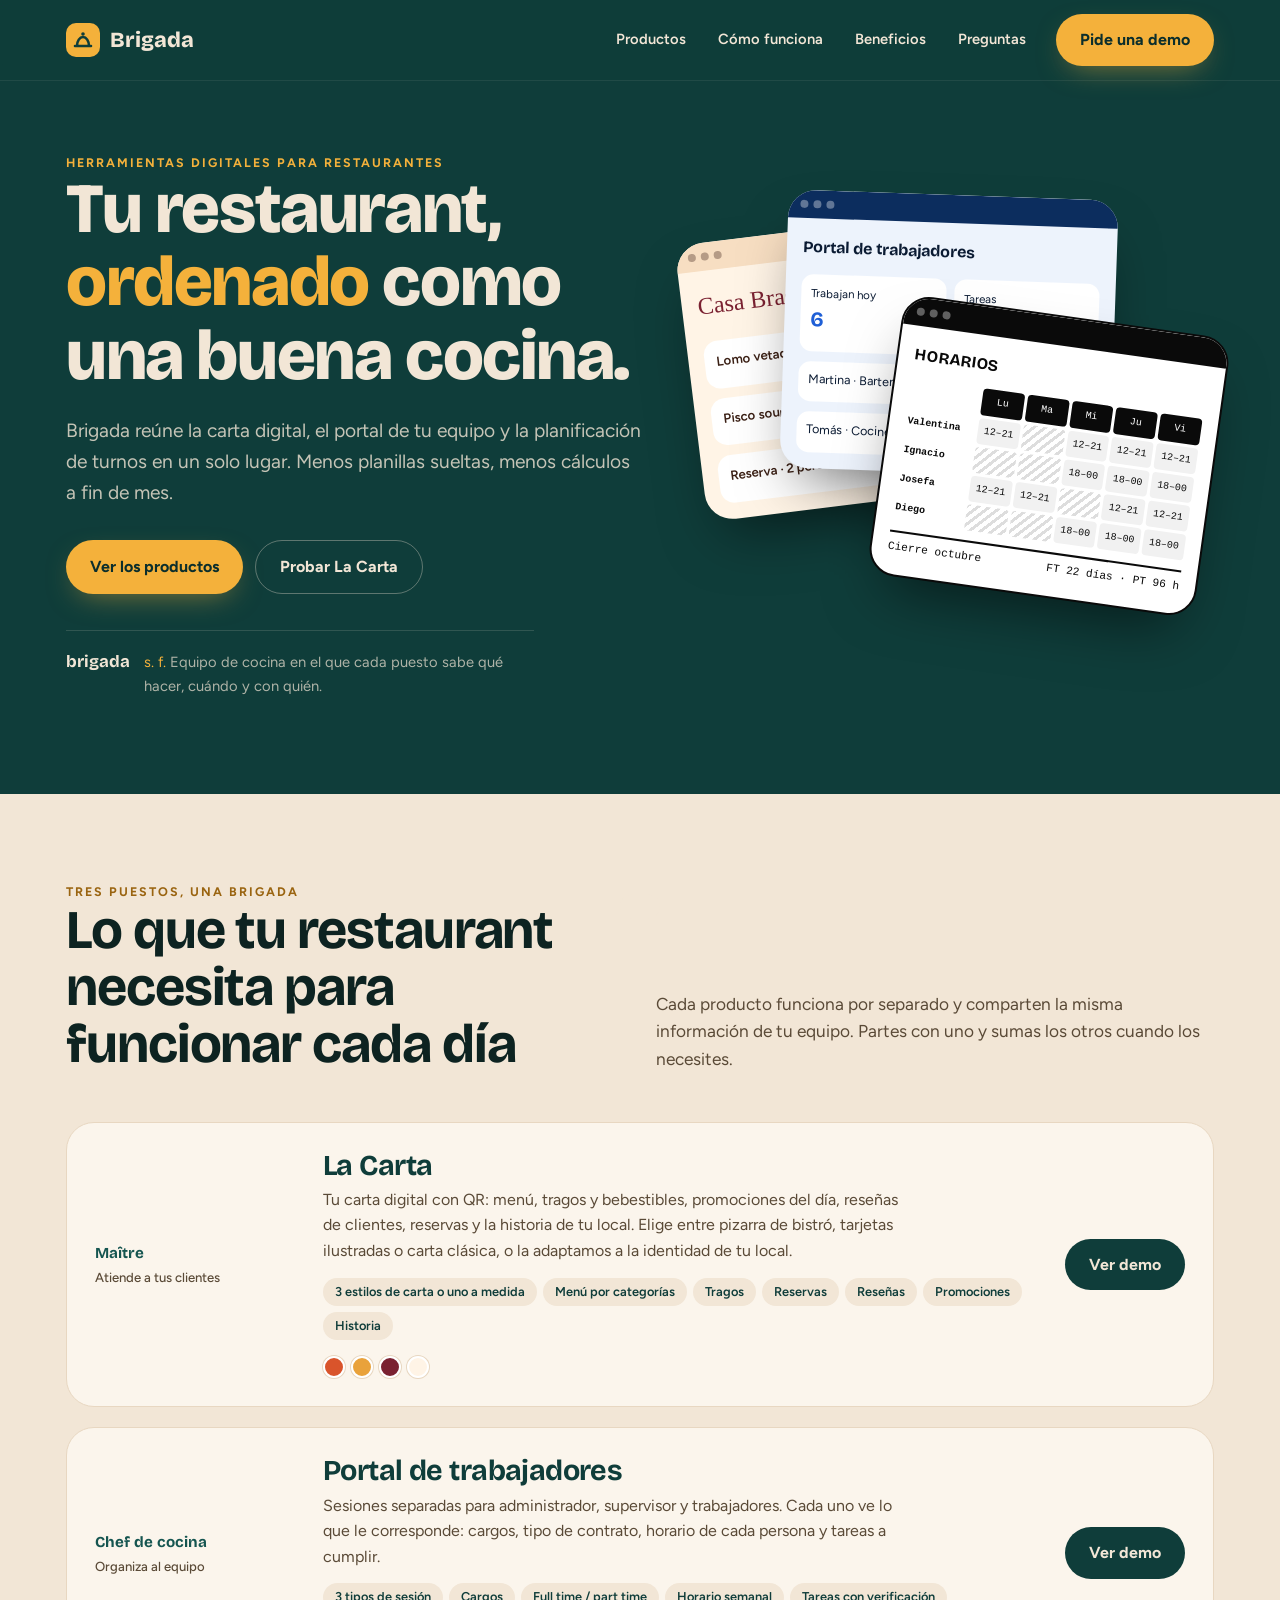
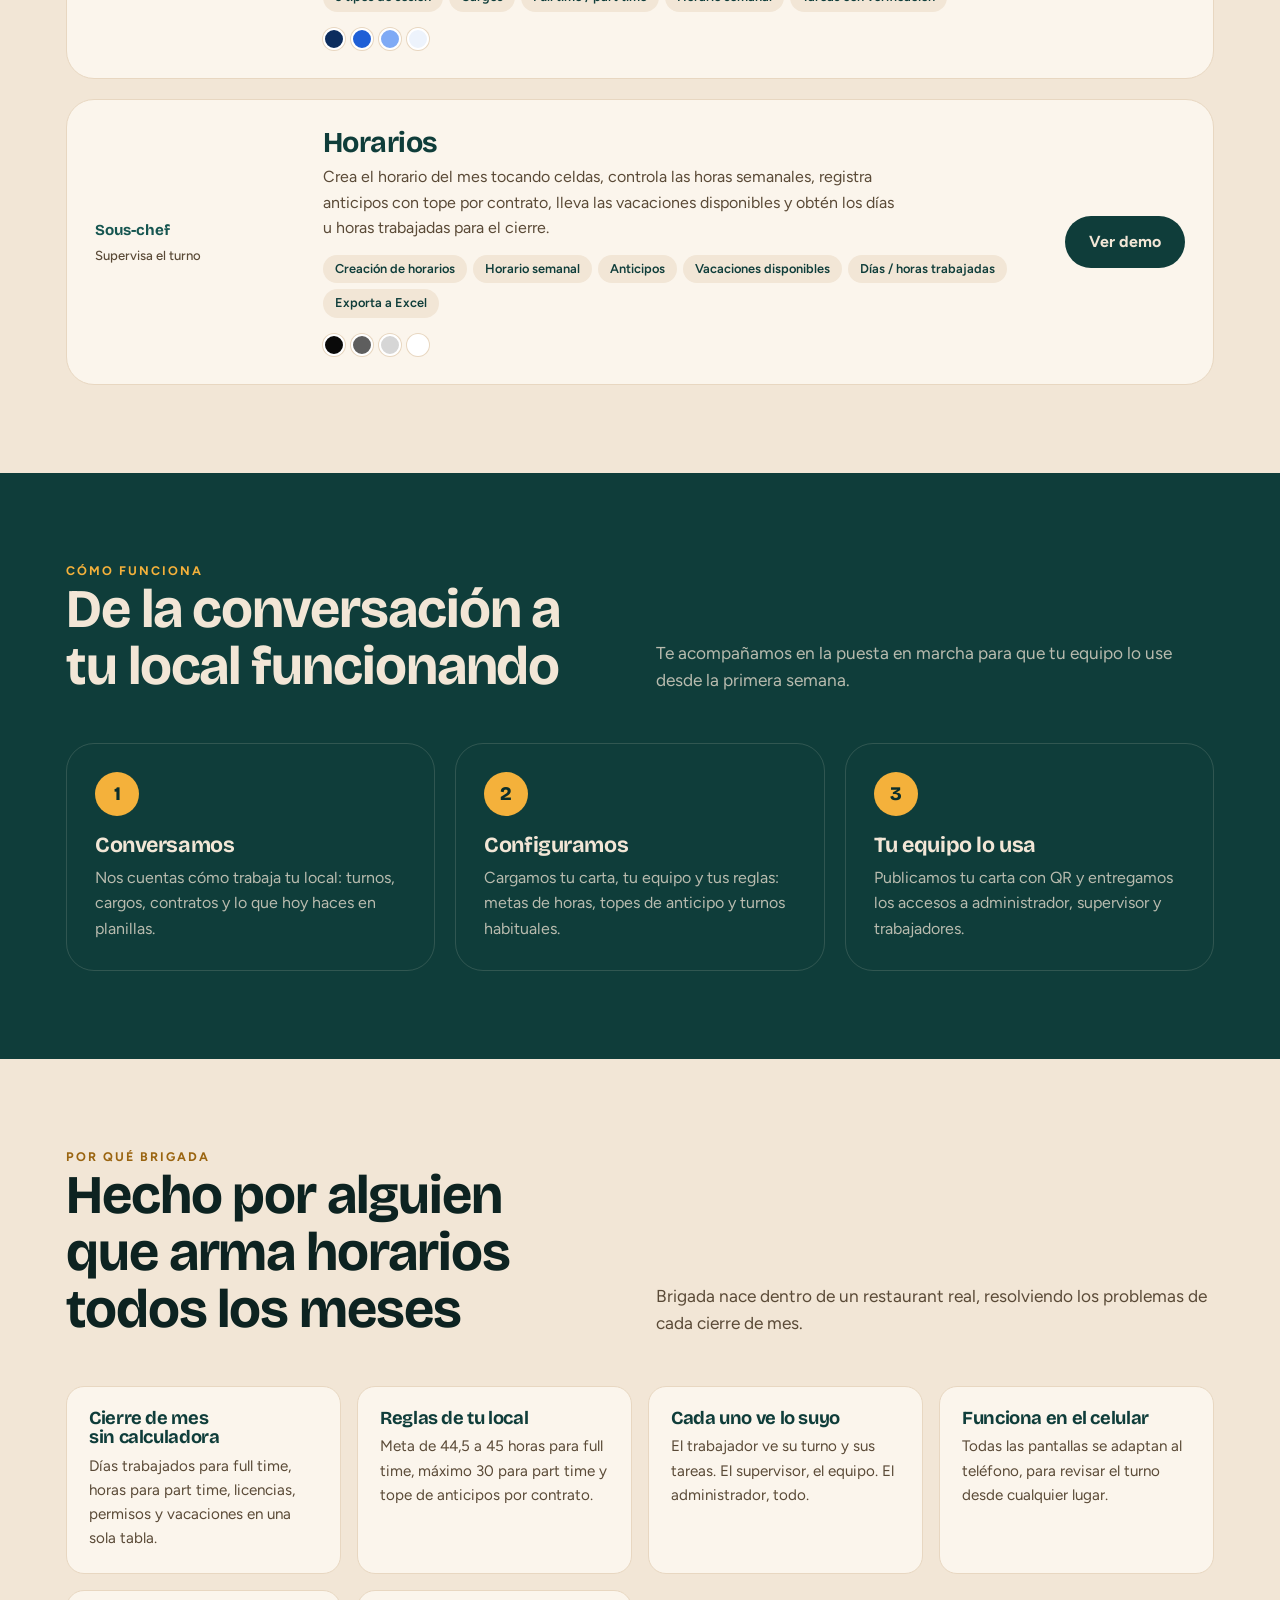
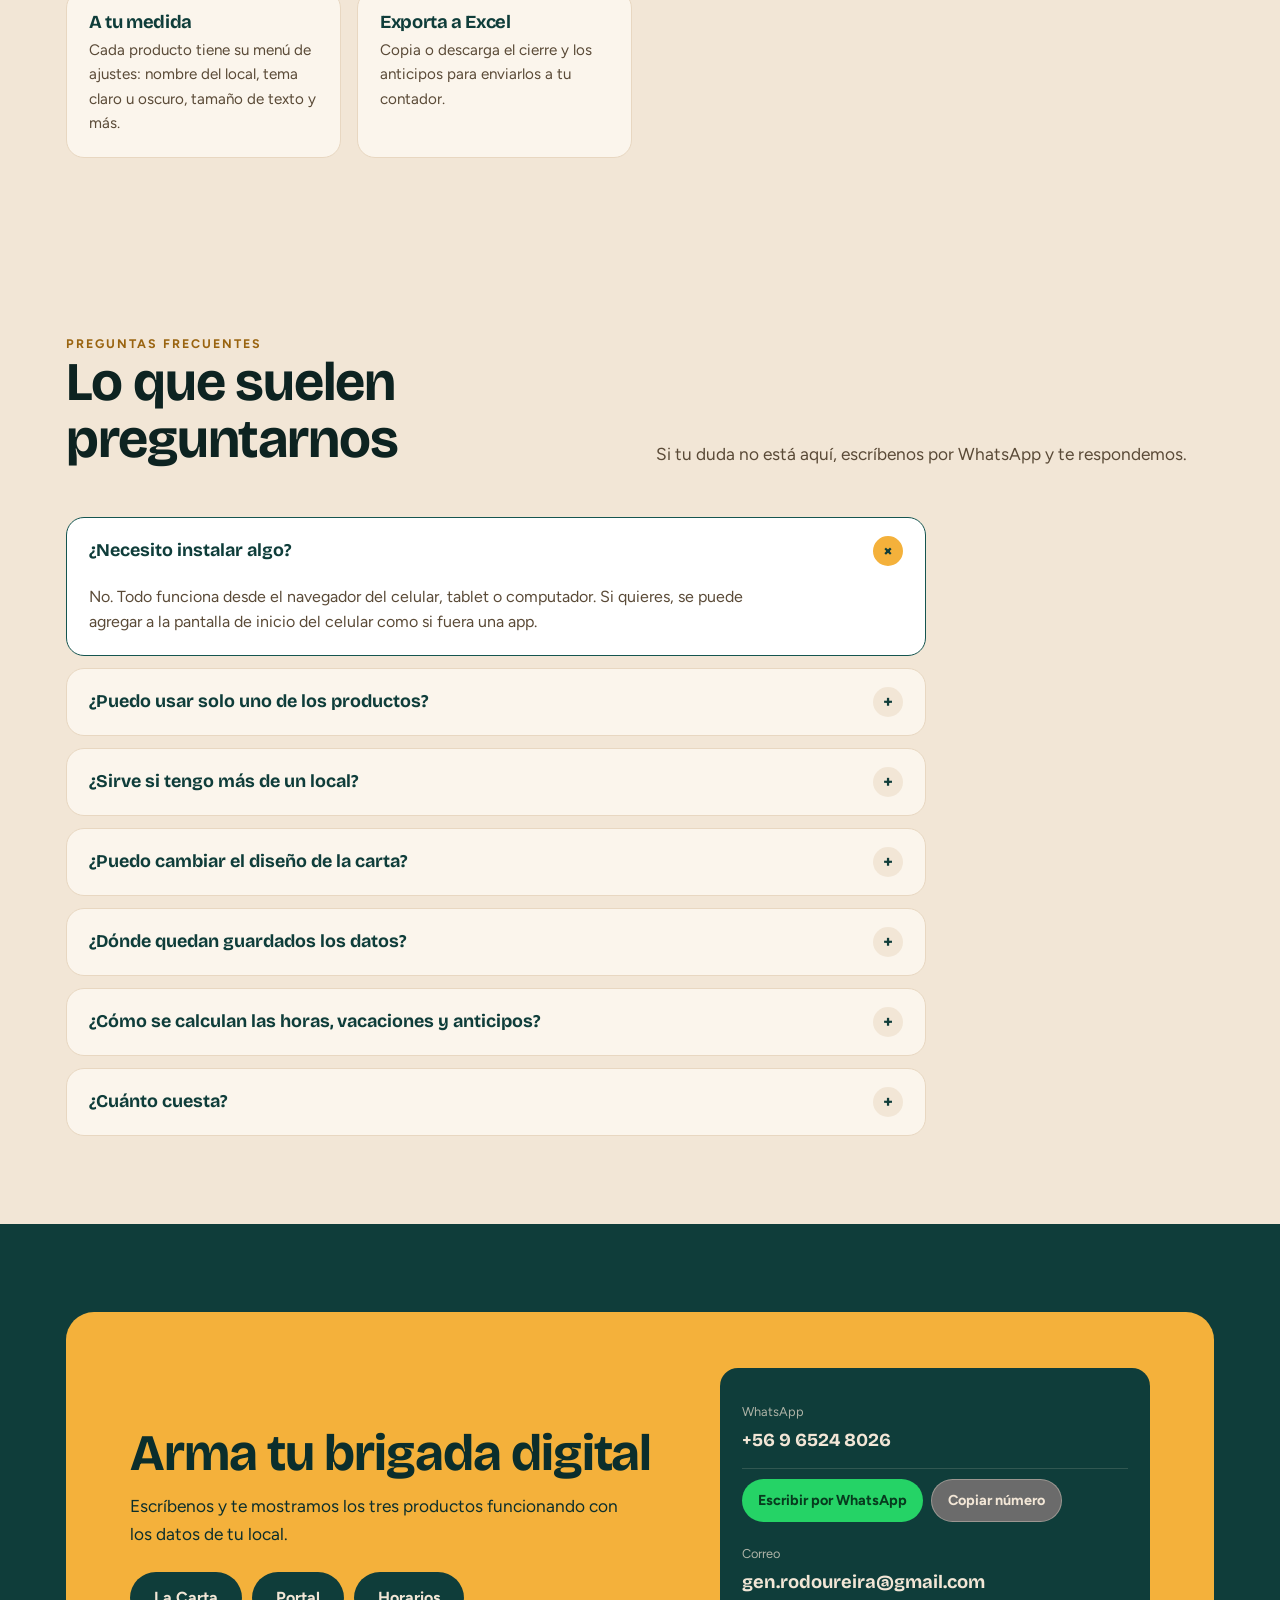
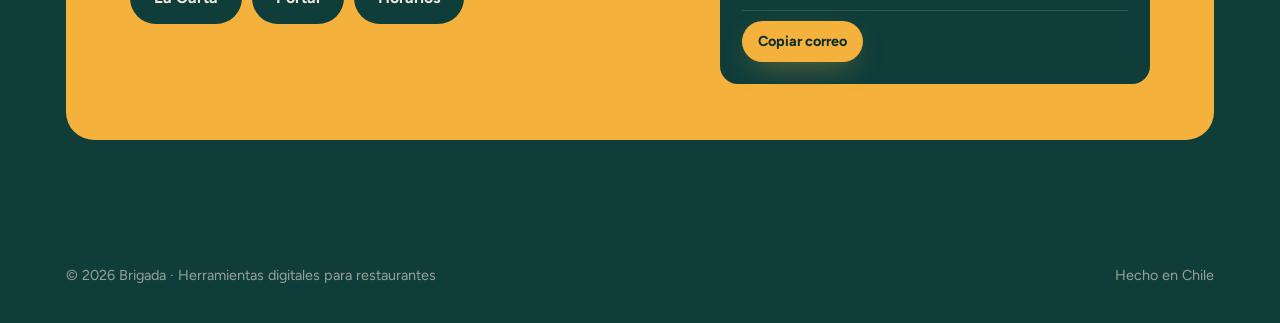
==== commit b2f9f510: "Nuevo sitio BRIGADA" ====
--- a/index.html
+++ b/index.html
@@ -2,528 +2,288 @@
 <html lang="es">
 <head>
 <meta charset="utf-8">
-<meta name="viewport" content="width=device-width,initial-scale=1,viewport-fit=cover">
+<meta name="viewport" content="width=device-width, initial-scale=1, viewport-fit=cover">
 <title>Brigada</title>
 <meta name="claude:viewport-fit-sides" content="cover">
-<meta name="description" content="Brigada: La Carta para tus clientes y un portal para tu equipo. Menú, reservas, horarios, asistencia y anticipos.">
 <link rel="preconnect" href="https://fonts.googleapis.com">
-<link rel="preconnect" href="https://fonts.gstatic.com" crossorigin>
-<link rel="stylesheet" href="https://fonts.googleapis.com/css2?family=Big+Shoulders+Display:wght@600;800;900&family=Figtree:wght@400;500;600;700&family=JetBrains+Mono:wght@400;600&display=swap">
+<link rel="stylesheet" href="https://fonts.googleapis.com/css2?family=Bricolage+Grotesque:opsz,wght@12..96,500;12..96,700;12..96,800&family=Figtree:wght@400;500;600;700&display=swap">
 <style>
-/* Layout: riel de comandas — el hero es un ticket de cocina; cada producto es un "puesto" de la brigada */
+/* Layout: bandas a todo el ancho que alternan Deep Forest y arena; los tres productos como "puestos" de la brigada de cocina */
 :root{
-  --bg:#EDF0EE;          /* acero cepillado */
-  --surface:#FFFFFF;
-  --ink:#14201B;
-  --muted:#56625C;
-  --line:#CBD3CF;
-  --accent:#1E6A4C;      /* verde albahaca */
-  --accent-ink:#FFFFFF;
-  --ticket:#FFFDF6;      /* papel térmico */
-  --flag:#E9B83A;        /* amarillo comanda, uso mínimo */
-  --warn:#B4441F;
-  --ok:#1E6A4C;
-  --f-display:"Big Shoulders Display","Arial Narrow",Impact,sans-serif;
-  --f-body:"Figtree",system-ui,-apple-system,"Segoe UI",sans-serif;
-  --f-mono:"JetBrains Mono",ui-monospace,Menlo,Consolas,monospace;
+  --forest:#0F3D3A; --forest-2:#0B2E2C; --forest-3:#155550; --gold:#F4B13B; --sand:#F2E6D6; --sand-2:#E8D7C1; --ink:#0D2321; --cream-ink:#5A4A37;
+  --f-display:"Bricolage Grotesque", "Segoe UI", system-ui, sans-serif;
+  --f-body:"Figtree", "Segoe UI", system-ui, sans-serif;
+  --r:18px; --r-lg:28px;
+  color-scheme:dark;
 }
-@media (prefers-color-scheme: dark){:root:not([data-theme="light"]){
-  --bg:#0F1513;--surface:#18201D;--ink:#E6ECE9;--muted:#9AA8A1;--line:#2C3833;
-  --accent:#5FBF95;--accent-ink:#0B1310;--ticket:#1D2421;--flag:#E9B83A;--warn:#E07A55;--ok:#5FBF95;color-scheme:dark}}
-:root[data-theme="dark"]{
-  --bg:#0F1513;--surface:#18201D;--ink:#E6ECE9;--muted:#9AA8A1;--line:#2C3833;
-  --accent:#5FBF95;--accent-ink:#0B1310;--ticket:#1D2421;--flag:#E9B83A;--warn:#E07A55;--ok:#5FBF95;color-scheme:dark}
-
 *{box-sizing:border-box}
 html{scroll-behavior:smooth}
-@media (prefers-reduced-motion:reduce){html{scroll-behavior:auto}*{animation:none!important;transition:none!important}}
-body{background:var(--bg);color:var(--ink);font-family:var(--f-body);font-size:17px;line-height:1.6;
-  padding-left:max(16px,env(safe-area-inset-left,0px));padding-right:max(16px,env(safe-area-inset-right,0px))}
-.wrap{max-width:1120px;margin:0 auto}
+body{margin:0;background:var(--forest);color:var(--sand);font-family:var(--f-body);line-height:1.6;font-size:16px}
+body::before{content:"";position:fixed;inset:0 0 auto;height:env(safe-area-inset-top,0px);z-index:30;background:var(--forest)}
+h1,h2,h3{font-family:var(--f-display);margin:0;line-height:1.05;text-wrap:balance;letter-spacing:-.02em}
+p{margin:0}
 a{color:inherit}
-:focus-visible{outline:3px solid var(--flag);outline-offset:3px;border-radius:4px}
-h1,h2,h3{font-family:var(--f-display);text-transform:uppercase;line-height:.95;letter-spacing:.01em;text-wrap:balance;margin:0}
-h1{font-size:clamp(3rem,8vw,6rem);font-weight:900}
-h2{font-size:clamp(2.2rem,5vw,3.4rem);font-weight:800}
-h3{font-size:1.9rem;font-weight:800}
-p{margin:0}
-.eyebrow{font-family:var(--f-mono);font-size:.78rem;letter-spacing:.12em;text-transform:uppercase;color:var(--muted)}
-.lead{font-size:1.15rem;color:var(--muted);max-width:52ch}
-
-/* nav */
-nav{position:sticky;top:env(safe-area-inset-top,0px);z-index:20;background:var(--bg);border-bottom:1px solid var(--line)}
-body::before{content:"";position:fixed;inset:0 0 auto;height:env(safe-area-inset-top,0px);z-index:21;background:var(--bg)}
-nav .wrap{display:flex;align-items:center;justify-content:space-between;gap:16px;padding-block:14px}
-.logo{display:flex;align-items:center;gap:10px;font-family:var(--f-display);font-weight:900;font-size:1.7rem;text-transform:uppercase;text-decoration:none;letter-spacing:.04em}
-.logo svg{width:30px;height:30px}
-.navlinks{display:flex;gap:22px;align-items:center;font-weight:600;font-size:.95rem}
-.navlinks a{text-decoration:none;color:var(--muted)}
-.navlinks a:hover{color:var(--ink)}
-@media (max-width:720px){.navlinks a:not(.btn){display:none}}
-.btn{display:inline-flex;align-items:center;gap:8px;background:var(--accent);color:var(--accent-ink)!important;text-decoration:none;font-weight:700;padding:11px 18px;border-radius:6px;border:0;font:inherit;font-weight:700;cursor:pointer}
-.btn:hover{filter:brightness(1.08)}
-.btn.ghost{background:transparent;color:var(--ink)!important;border:1.5px solid var(--ink)}
-
-/* hero */
-.hero{display:grid;grid-template-columns:1.2fr .8fr;gap:56px;align-items:center;padding-block:72px 64px}
-.hero > div{min-width:0;display:flex;flex-direction:column;gap:24px}
-.hero h1 em{font-style:normal;color:var(--accent)}
-.ctas{display:flex;gap:12px;flex-wrap:wrap}
-@media (max-width:860px){.hero{grid-template-columns:1fr;gap:40px;padding-block:44px}}
-
-/* ticket */
-.rail{position:relative;padding-top:18px}
-.rail::before{content:"";position:absolute;top:0;left:-10px;right:-10px;height:12px;border-radius:3px;
-  background:linear-gradient(180deg,#b9c2be,#8d9893);box-shadow:0 2px 0 rgba(0,0,0,.08)}
-.ticket{background:var(--ticket);font-family:var(--f-mono);font-size:.86rem;padding:22px 22px 30px;transform:rotate(-1.4deg);
-  box-shadow:0 14px 30px -12px rgba(20,32,27,.35);position:relative;max-width:380px;margin:0 auto;
-  -webkit-mask:radial-gradient(circle 7px at 50% 100%,transparent 6.5px,#000 7px) 0 0/16px 100%;
-          mask:radial-gradient(circle 7px at 50% 100%,transparent 6.5px,#000 7px) 0 0/16px 100%}
-.ticket .t-head{display:flex;justify-content:space-between;border-bottom:1.5px dashed var(--line);padding-bottom:10px;margin-bottom:10px;font-weight:600}
-.ticket ul{list-style:none;margin:0;padding:0;display:grid;gap:7px}
-.ticket li{display:grid;grid-template-columns:1fr auto;gap:10px}
-.ticket li span:last-child{font-variant-numeric:tabular-nums}
-.ticket .tag{display:inline-block;font-size:.7rem;padding:1px 6px;border-radius:3px;margin-left:6px;vertical-align:1px}
-.tag.ok{background:color-mix(in srgb,var(--ok) 18%,transparent);color:var(--ok)}
-.tag.late{background:color-mix(in srgb,var(--warn) 18%,transparent);color:var(--warn)}
-.tag.ext{background:color-mix(in srgb,var(--flag) 30%,transparent);color:var(--ink)}
-.ticket .t-foot{border-top:1.5px dashed var(--line);margin-top:12px;padding-top:10px;display:flex;justify-content:space-between;font-weight:600}
-.stamp{position:absolute;right:14px;bottom:36px;font-family:var(--f-display);font-weight:900;font-size:1.5rem;color:var(--accent);
-  border:3px solid var(--accent);padding:2px 10px;transform:rotate(-9deg);opacity:.85;letter-spacing:.06em}
-
-/* strip */
-.strip{border-block:1px solid var(--line);padding-block:20px}
-.strip .wrap{display:flex;flex-wrap:wrap;gap:12px 40px;justify-content:space-between;font-family:var(--f-mono);font-size:.82rem;color:var(--muted);text-transform:uppercase;letter-spacing:.08em}
-
-section{padding-block:88px}
-.sec-head{display:flex;flex-direction:column;gap:14px;margin-bottom:44px}
-
-/* puestos */
-.puesto{display:grid;grid-template-columns:1fr 1fr;gap:48px;align-items:center;padding-block:44px;border-top:1px solid var(--line)}
-.puesto:first-of-type{border-top:0}
-.puesto > *{min-width:0}
-.puesto .txt{display:flex;flex-direction:column;gap:16px}
-.puesto .role{font-family:var(--f-mono);font-size:.8rem;color:var(--accent);letter-spacing:.1em;text-transform:uppercase}
-.puesto ul.feat{margin:0;padding:0;list-style:none;display:grid;gap:8px}
-.puesto ul.feat li{padding-left:22px;position:relative}
-.puesto ul.feat li::before{content:"";position:absolute;left:0;top:.62em;width:10px;height:2px;background:var(--accent)}
-.puesto.rev .txt{order:2}
-@media (max-width:860px){.puesto{grid-template-columns:1fr;gap:28px}.puesto.rev .txt{order:0}}
-.demo{background:var(--surface);border:1px solid var(--line);border-radius:10px;padding:20px;position:relative}
-.demo .label{position:absolute;top:-11px;left:16px;background:var(--bg);font-family:var(--f-mono);font-size:.72rem;padding:0 8px;color:var(--muted);letter-spacing:.08em;text-transform:uppercase}
-
-/* phone menu */
-.phone{max-width:290px;margin:0 auto;border:9px solid var(--ink);border-radius:30px;background:var(--ticket);padding:16px 14px 20px;min-height:430px}
-.phone .ph-top{text-align:center;font-family:var(--f-display);font-weight:800;font-size:1.4rem;text-transform:uppercase;margin-bottom:10px}
-.tabs{display:flex;gap:6px;margin-bottom:14px;overflow-x:auto}
-.tabs button{font:inherit;font-size:.8rem;font-weight:600;border:1px solid var(--line);background:transparent;color:var(--ink);padding:5px 10px;border-radius:99px;cursor:pointer;white-space:nowrap}
-.tabs button[aria-selected="true"]{background:var(--accent);border-color:var(--accent);color:var(--accent-ink)}
-.dishes{list-style:none;margin:0;padding:0;display:grid;gap:12px}
-.dishes li{display:grid;grid-template-columns:1fr auto;gap:2px 10px;border-bottom:1px dotted var(--line);padding-bottom:10px}
-.dishes b{font-size:.92rem}
-.dishes small{grid-column:1;color:var(--muted);font-size:.78rem;line-height:1.35}
-.dishes .pr{grid-row:1;grid-column:2;font-family:var(--f-mono);font-size:.85rem;font-variant-numeric:tabular-nums}
-
-/* tables */
-.tbl{overflow-x:auto}
-table{border-collapse:collapse;width:100%;font-size:.86rem;font-variant-numeric:tabular-nums}
-th,td{text-align:left;padding:9px 10px;border-bottom:1px solid var(--line);white-space:nowrap}
-th{font-family:var(--f-mono);font-size:.72rem;letter-spacing:.06em;text-transform:uppercase;color:var(--muted);font-weight:600}
-.pill{font-size:.74rem;font-weight:700;padding:2px 8px;border-radius:99px}
-.pill.ok{background:color-mix(in srgb,var(--ok) 16%,transparent);color:var(--ok)}
-.pill.late{background:color-mix(in srgb,var(--warn) 16%,transparent);color:var(--warn)}
-.pill.ext{background:color-mix(in srgb,var(--flag) 32%,transparent);color:var(--ink)}
-.grid-h td.s{text-align:center;font-family:var(--f-mono);font-size:.78rem}
-.sh{display:inline-block;min-width:34px;padding:3px 4px;border-radius:4px}
-.sh.m{background:color-mix(in srgb,var(--accent) 20%,transparent)}
-.sh.t{background:color-mix(in srgb,var(--flag) 35%,transparent)}
-.sh.l{color:var(--muted)}
-.legend{display:flex;gap:16px;flex-wrap:wrap;margin-top:12px;font-size:.78rem;color:var(--muted)}
-
-/* origen */
-.origen{background:var(--ink);color:var(--bg);border-radius:14px;padding:56px clamp(20px,5vw,64px);display:grid;grid-template-columns:1fr 1fr;gap:40px}
-.origen > *{min-width:0}
-.origen .eyebrow{color:color-mix(in srgb,var(--bg) 65%,transparent)}
-.origen p{color:color-mix(in srgb,var(--bg) 80%,transparent)}
-.origen ol{margin:0;padding:0;list-style:none;display:grid;gap:18px;counter-reset:s}
-.origen li{counter-increment:s;display:grid;grid-template-columns:44px 1fr;gap:12px}
-.origen li::before{content:counter(s);font-family:var(--f-display);font-weight:900;font-size:2.2rem;line-height:1;color:var(--flag)}
-@media (max-width:860px){.origen{grid-template-columns:1fr}}
-
-/* planes */
-.planes{display:grid;grid-template-columns:repeat(3,1fr);gap:20px}
-@media (max-width:900px){.planes{grid-template-columns:1fr}}
-.plan{background:var(--surface);border:1px solid var(--line);border-radius:10px;padding:26px;display:flex;flex-direction:column;gap:14px}
-.plan.dest{border:2px solid var(--accent)}
-.plan .price{font-family:var(--f-display);font-weight:800;font-size:2.2rem;line-height:1}
-.plan .price small{font-family:var(--f-body);font-size:.85rem;font-weight:500;color:var(--muted)}
-.plan ul{margin:0;padding-left:18px;color:var(--muted);display:grid;gap:4px;flex:1}
-
-/* otros */
-.otro{display:grid;grid-template-columns:auto 1fr auto;gap:20px;align-items:center;background:var(--surface);border:1px solid var(--line);border-radius:10px;padding:22px 26px}
-.otro > div{min-width:0}
-.otro .chip{font-family:var(--f-mono);font-size:.72rem;text-transform:uppercase;letter-spacing:.08em;border:1px solid var(--line);padding:4px 10px;border-radius:99px;color:var(--muted)}
-.otro .ico{width:52px;height:52px;border-radius:10px;background:color-mix(in srgb,var(--accent) 14%,transparent);display:grid;place-items:center;font-family:var(--f-display);font-weight:900;font-size:1.6rem;color:var(--accent)}
-@media (max-width:600px){.otro{grid-template-columns:1fr}}
-
-/* contacto */
-.contacto{text-align:left;display:grid;grid-template-columns:1.2fr .8fr;gap:40px;align-items:end}
-.contacto > *{min-width:0}
-.num{font-family:var(--f-mono);font-size:1.25rem;font-weight:600;user-select:all}
-.contact-box{display:flex;flex-direction:column;gap:12px;background:var(--surface);border:1px solid var(--line);border-radius:10px;padding:24px}
-.copy{font:inherit;font-size:.85rem;background:transparent;border:1px solid var(--line);color:var(--ink);padding:6px 12px;border-radius:6px;cursor:pointer;align-self:flex-start}
-@media (max-width:860px){.contacto{grid-template-columns:1fr}}
-footer{border-top:1px solid var(--line);padding-block:28px;color:var(--muted);font-size:.85rem}
-footer .wrap{display:flex;justify-content:space-between;gap:12px;flex-wrap:wrap}
-/* La Carta demo */
-.phone{display:flex;flex-direction:column;padding-bottom:10px}
-.ph-body{flex:1;min-height:330px;font-size:.88rem}
-.ph-nav{display:grid;grid-template-columns:repeat(5,1fr);gap:2px;border-top:1px solid var(--line);padding-top:8px;margin-top:8px}
-.ph-nav button{font:inherit;font-size:.66rem;font-weight:600;background:transparent;border:0;color:var(--muted);padding:6px 0;border-radius:6px;cursor:pointer}
-.ph-nav button[aria-selected="true"]{color:var(--accent);background:color-mix(in srgb,var(--accent) 12%,transparent)}
-.chips{display:flex;gap:6px;margin-bottom:12px;overflow-x:auto}
-.chips button{font:inherit;font-size:.76rem;font-weight:600;border:1px solid var(--line);background:transparent;color:var(--ink);padding:4px 10px;border-radius:99px;cursor:pointer;white-space:nowrap}
-.chips button[aria-pressed="true"]{background:var(--accent);border-color:var(--accent);color:var(--accent-ink)}
-.ph-body h4{margin:0 0 10px;font-family:var(--f-display);text-transform:uppercase;font-size:1.15rem}
-.hrs{width:100%;font-size:.82rem}
-.hrs td{padding:6px 2px}
-.hrs td:last-child{text-align:right;font-family:var(--f-mono)}
-.open{display:inline-block;margin-bottom:10px}
-.mini-form{display:grid;gap:8px}
-.mini-form label{font-size:.72rem;color:var(--muted);display:grid;gap:2px}
-.mini-form input,.mini-form select{font:inherit;font-size:.85rem;padding:6px 8px;border:1px solid var(--line);border-radius:6px;background:var(--surface);color:var(--ink);width:100%}
-.mini-form .row2{display:grid;grid-template-columns:1fr 1fr;gap:8px}
-.mini-form button{font:inherit;font-weight:700;font-size:.85rem;background:var(--accent);color:var(--accent-ink);border:0;border-radius:6px;padding:9px;cursor:pointer}
-.okmsg{font-size:.8rem;color:var(--ok);background:color-mix(in srgb,var(--ok) 12%,transparent);padding:8px;border-radius:6px}
-.map{height:110px;border-radius:8px;margin-bottom:10px;border:1px solid var(--line);
-  background:
-   linear-gradient(90deg,transparent 46%,color-mix(in srgb,var(--muted) 35%,transparent) 46% 50%,transparent 50%),
-   linear-gradient(0deg,transparent 58%,color-mix(in srgb,var(--muted) 35%,transparent) 58% 62%,transparent 62%),
-   linear-gradient(120deg,transparent 30%,color-mix(in srgb,var(--muted) 20%,transparent) 30% 33%,transparent 33%),
-   color-mix(in srgb,var(--accent) 8%,var(--surface));position:relative}
-.map::after{content:"";position:absolute;left:47%;top:38%;width:14px;height:14px;border-radius:50% 50% 50% 0;transform:rotate(-45deg);background:var(--warn)}
-.kv{display:grid;gap:6px;font-size:.82rem}
-.kv span{color:var(--muted);font-size:.7rem;text-transform:uppercase;letter-spacing:.06em;font-family:var(--f-mono)}
-.minibtns{display:flex;gap:6px;margin-top:10px}
-.minibtns span{flex:1;text-align:center;font-size:.76rem;font-weight:700;border:1px solid var(--accent);color:var(--accent);border-radius:6px;padding:6px}
-.score{display:flex;align-items:baseline;gap:8px;margin-bottom:10px}
-.score b{font-family:var(--f-display);font-size:2.2rem;line-height:1}
-.stars{color:var(--flag);letter-spacing:2px}
-.revw{border-top:1px dotted var(--line);padding-block:8px;font-size:.8rem}
-.revw .who{display:flex;justify-content:space-between;font-weight:600}
-.note{font-size:.68rem;color:var(--muted);margin-top:6px}
-
-/* Portal demo */
-.roles{display:flex;gap:6px;flex-wrap:wrap;margin-bottom:14px}
-.roles button{font:inherit;font-size:.84rem;font-weight:700;border:1.5px solid var(--line);background:transparent;color:var(--ink);padding:7px 12px;border-radius:6px;cursor:pointer}
-.roles button[aria-selected="true"]{border-color:var(--ink);background:var(--ink);color:var(--bg)}
-.portal{display:grid;gap:14px}
-.who-bar{display:flex;justify-content:space-between;align-items:center;gap:10px;font-size:.82rem;color:var(--muted);flex-wrap:wrap}
-.who-bar strong{color:var(--ink)}
-.mods{display:grid;grid-template-columns:repeat(2,1fr);gap:8px}
-.mod{border:1px solid var(--line);border-radius:8px;padding:10px 12px;font-size:.84rem;font-weight:600;display:flex;flex-direction:column;gap:2px}
-.mod small{font-weight:400;color:var(--muted);font-size:.74rem}
-.mod.on{border-color:var(--accent);background:color-mix(in srgb,var(--accent) 7%,transparent)}
-@media (max-width:420px){.mods{grid-template-columns:1fr}}
-.panel-t{font-family:var(--f-mono);font-size:.72rem;letter-spacing:.06em;text-transform:uppercase;color:var(--muted)}
-.mark{display:flex;gap:12px;align-items:center;border:1px dashed var(--line);border-radius:8px;padding:12px}
-.qr{width:64px;height:64px;flex:none;background:
-  repeating-linear-gradient(90deg,var(--ink) 0 6px,transparent 6px 10px),
-  repeating-linear-gradient(0deg,var(--ink) 0 6px,transparent 6px 12px);
-  -webkit-mask:linear-gradient(#000 0 0);border-radius:4px;opacity:.85}
-.btn.live{align-self:flex-start}
-[hidden]{display:none!important}
-.matrix{margin-top:8px;background:var(--surface);border:1px solid var(--line);border-radius:10px;padding:8px 12px}
+:focus-visible{outline:3px solid var(--gold);outline-offset:3px}
+.in{max-width:1180px;margin:0 auto;padding-left:max(16px,env(safe-area-inset-left,0px));padding-right:max(16px,env(safe-area-inset-right,0px))}
+.band{padding-block:88px}
+.band.sand{background:var(--sand);color:var(--ink)}
+.eyebrow{font-weight:700;font-size:.78rem;letter-spacing:.16em;text-transform:uppercase;color:var(--gold)}
+.sand .eyebrow{color:#9A6410}
+
+/* Nav */
+.nav{position:sticky;top:env(safe-area-inset-top,0px);z-index:20;background:color-mix(in srgb,var(--forest) 90%,transparent);backdrop-filter:blur(10px);border-bottom:1px solid rgba(242,230,214,.08)}
+.nav .in{display:flex;align-items:center;gap:16px;padding-block:14px}
+.logo{display:flex;align-items:center;gap:10px;font-family:var(--f-display);font-weight:800;font-size:1.35rem;text-decoration:none;color:var(--sand)}
+.logo svg{flex:none}
+.nav nav{display:flex;gap:4px;margin-left:auto}
+.nav nav a{text-decoration:none;padding:8px 14px;border-radius:999px;font-weight:600;font-size:.92rem;transition:background .25s}
+.nav nav a:hover{background:rgba(242,230,214,.08)}
+.btn{display:inline-flex;align-items:center;gap:8px;border-radius:999px;padding:13px 24px;font-weight:700;text-decoration:none;border:0;cursor:pointer;font:inherit;font-weight:700;transition:transform .25s,box-shadow .25s,background .25s}
+.btn:hover{transform:translateY(-2px)}
+.btn-gold{background:var(--gold);color:var(--forest-2);box-shadow:0 10px 30px -12px rgba(244,177,59,.6)}
+.btn-line{border:1.5px solid rgba(242,230,214,.35);color:var(--sand)}
+.btn-line:hover{border-color:var(--gold)}
+.btn-forest{background:var(--forest);color:var(--sand)}
+@media (max-width:760px){.nav nav{display:none}.nav .btn{margin-left:auto;padding:10px 16px}}
+
+/* Hero */
+.hero{padding-block:72px 96px;position:relative;overflow:hidden}
+.hero .in{display:grid;grid-template-columns:1.1fr 1fr;gap:48px;align-items:center}
+.hero h1{font-size:clamp(2.6rem,6vw,4.4rem);font-weight:800}
+.hero h1 em{font-style:normal;color:var(--gold)}
+.hero p.lead{font-size:1.2rem;color:rgba(242,230,214,.8);max-width:48ch;margin-top:22px}
+.hero .cta{display:flex;flex-wrap:wrap;gap:12px;margin-top:32px}
+.hero .def{margin-top:36px;display:flex;gap:14px;align-items:baseline;border-top:1px solid rgba(242,230,214,.15);padding-top:18px;max-width:52ch;font-size:.92rem;color:rgba(242,230,214,.7)}
+.hero .def b{font-family:var(--f-display);color:var(--sand);font-size:1.05rem}
+.hero .def i{color:var(--gold);font-style:normal}
+@keyframes rise{from{transform:translateY(28px)}to{transform:none}}
+@keyframes up{from{transform:translateY(24px);opacity:0}to{transform:none;opacity:1}}
+.hero .copy > *{animation:up .8s cubic-bezier(.2,.8,.2,1) both}
+.hero .copy > *:nth-child(2){animation-delay:.08s}.hero .copy > *:nth-child(3){animation-delay:.16s}.hero .copy > *:nth-child(4){animation-delay:.24s}.hero .copy > *:nth-child(5){animation-delay:.32s}
+
+/* Pila de pantallas */
+.stack{position:relative;height:460px;max-width:100%}
+.scr{position:absolute;width:min(330px,78%);border-radius:var(--r-lg);overflow:hidden;box-shadow:0 30px 60px -20px rgba(0,0,0,.55);transition:transform .6s cubic-bezier(.2,.8,.2,1),z-index 0s .2s;cursor:pointer;border:0;padding:0;text-align:left;font:inherit;text-decoration:none}
+.scr .bar{height:28px;display:flex;align-items:center;gap:5px;padding:0 12px}
+.scr .bar i{width:8px;height:8px;border-radius:50%;background:currentColor;opacity:.35}
+.scr .body{padding:16px;display:grid;gap:10px;min-height:250px}
+.s-carta{background:#FFF4E6;color:#3A1F14;left:0;top:30px;transform:rotate(-7deg);z-index:1}
+.s-carta .bar{background:#F7DEC2}
+.s-carta .t{font-family:Georgia,serif;font-size:1.5rem;color:#7A2131}
+.s-carta .dish{background:#fff;border-radius:14px;padding:10px 12px;display:flex;justify-content:space-between;font-size:.82rem;font-weight:600}
+.s-carta .dish b{color:#D9542B}
+.s-trab{background:#EDF3FC;color:#0B1B33;left:18%;top:0;transform:rotate(2deg);z-index:2}
+.s-trab .bar{background:#0C2D5E;color:#fff}
+.s-trab .kp{display:grid;grid-template-columns:1fr 1fr;gap:8px}
+.s-trab .kp div{background:#fff;border-radius:12px;padding:10px;font-size:.72rem}
+.s-trab .kp b{display:block;color:#1F5FD6;font-size:1.3rem;font-family:var(--f-display)}
+.s-trab .row{background:#fff;border-radius:12px;padding:8px 10px;font-size:.78rem;display:flex;justify-content:space-between}
+.s-trab .row span:last-child{color:#1F5FD6;font-weight:700}
+.s-hor{background:#fff;color:#0A0A0A;right:0;top:120px;transform:rotate(8deg);z-index:3;border:2px solid #0A0A0A}
+.s-hor .bar{background:#0A0A0A;color:#fff}
+.s-hor .g{display:grid;grid-template-columns:70px repeat(5,1fr);gap:3px;font-family:ui-monospace,Menlo,monospace;font-size:.62rem}
+.s-hor .g span{padding:5px 2px;text-align:center;border-radius:4px;background:#F1F1F1}
+.s-hor .g span.h{background:#0A0A0A;color:#fff}
+.s-hor .g span.n{text-align:left;background:none;font-weight:700}
+.s-hor .g span.l{background:repeating-linear-gradient(135deg,#ddd 0 3px,#fff 3px 7px)}
+.stack:hover .s-carta{transform:rotate(-10deg) translate(-16px,6px)}
+.stack:hover .s-hor{transform:rotate(11deg) translate(16px,10px)}
+.scr:hover,.scr:focus-visible{transform:rotate(0) translateY(-14px) scale(1.03)!important;z-index:5!important;transition:transform .5s cubic-bezier(.2,.8,.2,1),z-index 0s}
+@media (max-width:900px){.hero .in{grid-template-columns:1fr}.stack{height:420px;max-width:440px;width:100%;margin:0 auto}}
+
+/* Productos */
+.head{display:grid;grid-template-columns:1fr 1fr;gap:32px;align-items:end;margin-bottom:48px}
+.head h2{font-size:clamp(2rem,5vw,3.4rem)}
+.head p{color:var(--cream-ink);font-size:1.08rem;max-width:52ch}
+@media (max-width:800px){.head{grid-template-columns:1fr}}
+.products{display:grid;gap:20px}
+.prod{display:grid;grid-template-columns:200px 1fr auto;gap:28px;align-items:center;background:#FBF5EC;border-radius:var(--r-lg);padding:28px;border:1px solid var(--sand-2);transition:transform .35s cubic-bezier(.2,.8,.2,1),box-shadow .35s}
+.prod:hover{transform:translateY(-4px);box-shadow:0 24px 48px -24px rgba(15,61,58,.45)}
+.prod .role{font-family:var(--f-display);font-weight:700;font-size:.95rem;color:var(--forest-3)}
+.prod .role small{display:block;font-family:var(--f-body);font-weight:500;color:var(--cream-ink);font-size:.82rem;margin-top:2px}
+.prod h3{font-size:1.8rem;color:var(--forest)}
+.prod p{color:var(--cream-ink);margin-top:6px;max-width:58ch}
+.feat{display:flex;flex-wrap:wrap;gap:6px;margin-top:14px;padding:0;list-style:none}
+.feat li{font-size:.8rem;font-weight:600;padding:4px 12px;border-radius:999px;background:var(--sand);color:var(--forest)}
+.swatch{display:flex;gap:6px;margin-top:14px}
+.swatch i{width:22px;height:22px;border-radius:50%;border:2px solid #fff;box-shadow:0 0 0 1px var(--sand-2)}
+@media (max-width:860px){.prod{grid-template-columns:1fr;gap:14px}}
+
+/* Cómo funciona */
+.steps{display:grid;grid-template-columns:repeat(3,1fr);gap:20px;list-style:none;padding:0;margin:0;counter-reset:s}
+.steps li{border:1px solid rgba(242,230,214,.15);border-radius:var(--r-lg);padding:28px;counter-increment:s;transition:background .3s,border-color .3s}
+.steps li:hover{background:var(--forest-3);border-color:var(--gold)}
+.steps li::before{content:counter(s);display:grid;place-items:center;width:44px;height:44px;border-radius:50%;background:var(--gold);color:var(--forest-2);font-family:var(--f-display);font-weight:800;font-size:1.2rem;margin-bottom:18px}
+.steps h3{font-size:1.35rem}
+.steps p{color:rgba(242,230,214,.75);margin-top:8px}
+@media (max-width:860px){.steps{grid-template-columns:1fr}}
+
+/* Beneficios */
+.benefits{display:grid;grid-template-columns:repeat(auto-fit,minmax(240px,1fr));gap:16px}
+.benefit{background:#FBF5EC;border:1px solid var(--sand-2);border-radius:var(--r);padding:22px}
+.benefit h3{font-size:1.15rem;color:var(--forest)}
+.benefit p{color:var(--cream-ink);margin-top:6px;font-size:.95rem}
+
+/* CTA final */
+.final{background:var(--gold);color:var(--forest-2);border-radius:var(--r-lg);padding:56px max(24px,5vw);display:grid;grid-template-columns:1.3fr 1fr;gap:32px;align-items:center}
+.final h2{font-size:clamp(2rem,5vw,3.2rem)}
+.final p{margin-top:12px;font-size:1.08rem;max-width:46ch}
+.contact{background:var(--forest);color:var(--sand);border-radius:var(--r);padding:22px;display:grid;gap:10px}
+.contact .mail{font-family:var(--f-display);font-size:1.2rem;font-weight:700;user-select:all;word-break:break-all}
+@media (max-width:800px){.final{grid-template-columns:1fr}}
+/* Preguntas frecuentes */
+.faq{display:grid;gap:12px;max-width:860px}
+.faq details{background:#FBF5EC;border:1px solid var(--sand-2);border-radius:var(--r);transition:background .3s,border-color .3s}
+.faq details[open]{border-color:var(--forest-3);background:#fff}
+.faq summary{list-style:none;cursor:pointer;padding:18px 22px;font-family:var(--f-display);font-weight:700;font-size:1.12rem;color:var(--forest);display:flex;justify-content:space-between;gap:16px;align-items:center}
+.faq summary::-webkit-details-marker{display:none}
+.faq summary::after{content:"+";flex:none;width:30px;height:30px;border-radius:50%;display:grid;place-items:center;background:var(--sand);color:var(--forest);font-size:1.2rem;transition:transform .35s,background .3s}
+.faq details[open] summary::after{transform:rotate(45deg);background:var(--gold)}
+.faq details p{padding:0 22px 20px;color:var(--cream-ink);max-width:70ch;animation:fade .35s ease both}
+@keyframes fade{from{transform:translateY(-6px)}to{transform:none}}
+.contact-row{display:grid;gap:4px;padding:12px 0;border-bottom:1px solid rgba(242,230,214,.15)}
+.contact-row:last-of-type{border-bottom:0}
+.contact-row .lbl{font-size:.8rem;opacity:.7}
+.contact-row .val{font-family:var(--f-display);font-size:1.15rem;font-weight:700;user-select:all;word-break:break-all}
+.contact .acts{display:flex;flex-wrap:wrap;gap:8px}
+.contact .acts .btn{padding:9px 16px;font-size:.9rem}
+.btn-wa{background:#25D366;color:#073B1E}
+footer{padding-block:36px;color:rgba(242,230,214,.6);font-size:.9rem}
+footer .in{display:flex;flex-wrap:wrap;justify-content:space-between;gap:16px}
+.reveal{animation:rise linear both;animation-timeline:view();animation-range:entry 0% entry 35%}
+@supports not (animation-timeline:view()){.reveal{animation:none}}
+.toast{position:fixed;left:50%;bottom:calc(20px + env(safe-area-inset-bottom,0px));transform:translate(-50%,160%);background:var(--sand);color:var(--forest);padding:12px 20px;border-radius:999px;font-weight:700;z-index:60;transition:transform .4s cubic-bezier(.2,.8,.2,1)}
+.toast.show{transform:translate(-50%,0)}
+@media (prefers-reduced-motion:reduce){*{animation:none!important;transition:none!important}html{scroll-behavior:auto}}
 </style>
 </head>
 <body>
 
-<nav>
-  <div class="wrap">
-    <a class="logo" href="#inicio" aria-label="Brigada, inicio">
-      <svg viewBox="0 0 32 32" aria-hidden="true"><rect x="3" y="4" width="26" height="4" rx="1" fill="currentColor"/><path d="M8 10h4v14l-2 3-2-3z" fill="var(--accent)"/><path d="M14 10h4v14l-2 3-2-3z" fill="currentColor"/><path d="M20 10h4v14l-2 3-2-3z" fill="var(--flag)"/></svg>
-      Brigada
-    </a>
-    <div class="navlinks">
-      <a href="#puestos">Productos</a>
-      <a href="#origen">Cómo nació</a>
-      <a href="#planes">Planes</a>
-      <a class="btn" href="#contacto">Hablemos</a>
+<header class="nav"><div class="in">
+  <a class="logo" href="#top" aria-label="Brigada, inicio">
+    <svg width="34" height="34" viewBox="0 0 34 34" aria-hidden="true"><rect width="34" height="34" rx="10" fill="#F4B13B"/><path d="M9 23h16M11 23c0-5 2.7-9 6-9s6 4 6 9" stroke="#0F3D3A" stroke-width="2.6" fill="none" stroke-linecap="round"/><circle cx="17" cy="11" r="1.8" fill="#0F3D3A"/></svg>
+    Brigada</a>
+  <nav aria-label="Secciones"><a href="#productos">Productos</a><a href="#como">Cómo funciona</a><a href="#beneficios">Beneficios</a><a href="#preguntas">Preguntas</a></nav>
+  <a class="btn btn-gold" href="#contacto">Pide una demo</a>
+</div></header>
+
+<section class="hero" id="top"><div class="in">
+  <div class="copy">
+    <div class="eyebrow">Herramientas digitales para restaurantes</div>
+    <h1>Tu restaurant, <em>ordenado</em> como una buena cocina.</h1>
+    <p class="lead">Brigada reúne la carta digital, el portal de tu equipo y la planificación de turnos en un solo lugar. Menos planillas sueltas, menos cálculos a fin de mes.</p>
+    <div class="cta"><a class="btn btn-gold" href="#productos">Ver los productos</a><a class="btn btn-line" href="carta.html">Probar La Carta</a></div>
+    <p class="def"><b>brigada</b> <span><i>s. f.</i> Equipo de cocina en el que cada puesto sabe qué hacer, cuándo y con quién.</span></p>
+  </div>
+  <div class="stack" aria-label="Vista previa de los productos">
+    <a class="scr s-carta" href="carta.html" aria-label="Abrir La Carta">
+      <div class="bar"><i></i><i></i><i></i></div>
+      <div class="body"><span class="t">Casa Brasa</span>
+        <div class="dish"><span>Lomo vetado 350 g</span><b>$18.900</b></div>
+        <div class="dish"><span>Pisco sour Brasa</span><b>$5.900</b></div>
+        <div class="dish"><span>Reserva · 2 pers · 20:30</span><b>✓</b></div></div></a>
+    <a class="scr s-trab" href="trabajadores.html" aria-label="Abrir Portal de trabajadores">
+      <div class="bar"><i></i><i></i><i></i></div>
+      <div class="body"><b style="font-family:var(--f-display)">Portal de trabajadores</b>
+        <div class="kp"><div>Trabajan hoy<b>6</b></div><div>Tareas<b>9/12</b></div></div>
+        <div class="row"><span>Martina · Bartender</span><span>16:00–01:00</span></div>
+        <div class="row"><span>Tomás · Cocinero</span><span>11:00–20:00</span></div></div></a>
+    <a class="scr s-hor" href="horarios.html" aria-label="Abrir Horarios">
+      <div class="bar"><i></i><i></i><i></i></div>
+      <div class="body"><b style="font-family:var(--f-display);text-transform:uppercase">Horarios</b>
+        <div class="g"><span class="n"></span><span class="h">Lu</span><span class="h">Ma</span><span class="h">Mi</span><span class="h">Ju</span><span class="h">Vi</span>
+          <span class="n">Valentina</span><span>12–21</span><span class="l"></span><span>12–21</span><span>12–21</span><span>12–21</span>
+          <span class="n">Ignacio</span><span class="l"></span><span class="l"></span><span>18–00</span><span>18–00</span><span>18–00</span>
+          <span class="n">Josefa</span><span>12–21</span><span>12–21</span><span class="l"></span><span>12–21</span><span>12–21</span>
+          <span class="n">Diego</span><span class="l"></span><span class="l"></span><span>18–00</span><span>18–00</span><span>18–00</span></div>
+        <div style="font-family:ui-monospace,Menlo,monospace;font-size:.7rem;display:flex;justify-content:space-between;border-top:2px solid #0A0A0A;padding-top:6px"><span>Cierre octubre</span><span>FT 22 días · PT 96 h</span></div></div></a>
+  </div>
+</div></section>
+
+<section class="band sand" id="productos"><div class="in">
+  <div class="head reveal"><div><div class="eyebrow">Tres puestos, una brigada</div><h2>Lo que tu restaurant necesita para funcionar cada día</h2></div>
+    <p>Cada producto funciona por separado y comparten la misma información de tu equipo. Partes con uno y sumas los otros cuando los necesites.</p></div>
+  <div class="products">
+    <article class="prod reveal">
+      <div class="role">Maître<small>Atiende a tus clientes</small></div>
+      <div><h3>La Carta</h3><p>Tu carta digital con QR: menú, tragos y bebestibles, promociones del día, reseñas de clientes, reservas y la historia de tu local. Elige entre pizarra de bistró, tarjetas ilustradas o carta clásica, o la adaptamos a la identidad de tu local.</p>
+        <ul class="feat"><li>3 estilos de carta o uno a medida</li><li>Menú por categorías</li><li>Tragos</li><li>Reservas</li><li>Reseñas</li><li>Promociones</li><li>Historia</li></ul>
+        <div class="swatch" aria-label="Colores cálidos"><i style="background:#D9542B"></i><i style="background:#E9A23B"></i><i style="background:#7A2131"></i><i style="background:#FFF4E6"></i></div></div>
+      <a class="btn btn-forest" href="carta.html">Ver demo</a>
+    </article>
+    <article class="prod reveal">
+      <div class="role">Chef de cocina<small>Organiza al equipo</small></div>
+      <div><h3>Portal de trabajadores</h3><p>Sesiones separadas para administrador, supervisor y trabajadores. Cada uno ve lo que le corresponde: cargos, tipo de contrato, horario de cada persona y tareas a cumplir.</p>
+        <ul class="feat"><li>3 tipos de sesión</li><li>Cargos</li><li>Full time / part time</li><li>Horario semanal</li><li>Tareas con verificación</li></ul>
+        <div class="swatch" aria-label="Colores azules"><i style="background:#0C2D5E"></i><i style="background:#1F5FD6"></i><i style="background:#7FAAF5"></i><i style="background:#EDF3FC"></i></div></div>
+      <a class="btn btn-forest" href="trabajadores.html">Ver demo</a>
+    </article>
+    <article class="prod reveal">
+      <div class="role">Sous-chef<small>Supervisa el turno</small></div>
+      <div><h3>Horarios</h3><p>Crea el horario del mes tocando celdas, controla las horas semanales, registra anticipos con tope por contrato, lleva las vacaciones disponibles y obtén los días u horas trabajadas para el cierre.</p>
+        <ul class="feat"><li>Creación de horarios</li><li>Horario semanal</li><li>Anticipos</li><li>Vacaciones disponibles</li><li>Días / horas trabajadas</li><li>Exporta a Excel</li></ul>
+        <div class="swatch" aria-label="Blanco y negro"><i style="background:#0A0A0A"></i><i style="background:#5E5E5E"></i><i style="background:#D6D6D6"></i><i style="background:#FFFFFF"></i></div></div>
+      <a class="btn btn-forest" href="horarios.html">Ver demo</a>
+    </article>
+  </div>
+</div></section>
+
+<section class="band" id="como"><div class="in">
+  <div class="head reveal"><div><div class="eyebrow">Cómo funciona</div><h2>De la conversación a tu local funcionando</h2></div>
+    <p style="color:rgba(242,230,214,.75)">Te acompañamos en la puesta en marcha para que tu equipo lo use desde la primera semana.</p></div>
+  <ol class="steps">
+    <li class="reveal"><h3>Conversamos</h3><p>Nos cuentas cómo trabaja tu local: turnos, cargos, contratos y lo que hoy haces en planillas.</p></li>
+    <li class="reveal"><h3>Configuramos</h3><p>Cargamos tu carta, tu equipo y tus reglas: metas de horas, topes de anticipo y turnos habituales.</p></li>
+    <li class="reveal"><h3>Tu equipo lo usa</h3><p>Publicamos tu carta con QR y entregamos los accesos a administrador, supervisor y trabajadores.</p></li>
+  </ol>
+</div></section>
+
+<section class="band sand" id="beneficios"><div class="in">
+  <div class="head reveal"><div><div class="eyebrow">Por qué Brigada</div><h2>Hecho por alguien que arma horarios todos los meses</h2></div>
+    <p>Brigada nace dentro de un restaurant real, resolviendo los problemas de cada cierre de mes.</p></div>
+  <div class="benefits">
+    <div class="benefit reveal"><h3>Cierre de mes sin calculadora</h3><p>Días trabajados para full time, horas para part time, licencias, permisos y vacaciones en una sola tabla.</p></div>
+    <div class="benefit reveal"><h3>Reglas de tu local</h3><p>Meta de 44,5 a 45 horas para full time, máximo 30 para part time y tope de anticipos por contrato.</p></div>
+    <div class="benefit reveal"><h3>Cada uno ve lo suyo</h3><p>El trabajador ve su turno y sus tareas. El supervisor, el equipo. El administrador, todo.</p></div>
+    <div class="benefit reveal"><h3>Funciona en el celular</h3><p>Todas las pantallas se adaptan al teléfono, para revisar el turno desde cualquier lugar.</p></div>
+    <div class="benefit reveal"><h3>A tu medida</h3><p>Cada producto tiene su menú de ajustes: nombre del local, tema claro u oscuro, tamaño de texto y más.</p></div>
+    <div class="benefit reveal"><h3>Exporta a Excel</h3><p>Copia o descarga el cierre y los anticipos para enviarlos a tu contador.</p></div>
+  </div>
+</div></section>
+
+<section class="band sand" id="preguntas"><div class="in">
+  <div class="head reveal"><div><div class="eyebrow">Preguntas frecuentes</div><h2>Lo que suelen preguntarnos</h2></div>
+    <p>Si tu duda no está aquí, escríbenos por WhatsApp y te respondemos.</p></div>
+  <div class="faq">
+    <details open><summary>¿Necesito instalar algo?</summary><p>No. Todo funciona desde el navegador del celular, tablet o computador. Si quieres, se puede agregar a la pantalla de inicio del celular como si fuera una app.</p></details>
+    <details><summary>¿Puedo usar solo uno de los productos?</summary><p>Sí. Puedes partir solo con La Carta, solo con el Portal o solo con Horarios, y sumar los demás cuando los necesites. Comparten la misma información de tu equipo.</p></details>
+    <details><summary>¿Sirve si tengo más de un local?</summary><p>Sí. Cada local puede tener su propia carta con su propio código QR, y el equipo y los horarios se organizan por local.</p></details>
+    <details><summary>¿Puedo cambiar el diseño de la carta?</summary><p>Puedes elegir entre tres estilos listos (pizarra, ilustrada o clásica) o pedir uno adaptado a los colores y la identidad de tu local. Los platos, precios y promociones los actualizas cuando quieras.</p></details>
+    <details><summary>¿Dónde quedan guardados los datos?</summary><p>En la demo, los datos quedan solo en tu navegador. En la versión para tu local, se guardan en una base de datos compartida, para que el administrador, los supervisores y los trabajadores vean la misma información desde sus propios equipos.</p></details>
+    <details><summary>¿Cómo se calculan las horas, vacaciones y anticipos?</summary><p>Con las reglas de tu local: meta de horas para full time, máximo para part time, tope de anticipo por tipo de contrato y 15 días hábiles de vacaciones al año. Todo se puede ajustar y exportar a Excel para tu contador.</p></details>
+    <details><summary>¿Cuánto cuesta?</summary><p>Depende de cuántos productos uses y del tamaño de tu equipo. Escríbenos y te enviamos una cotización para tu local.</p></details>
+  </div>
+</div></section>
+
+<section class="band" id="contacto"><div class="in">
+  <div class="final reveal">
+    <div><h2>Arma tu brigada digital</h2><p>Escríbenos y te mostramos los tres productos funcionando con los datos de tu local.</p>
+      <div style="display:flex;flex-wrap:wrap;gap:10px;margin-top:24px"><a class="btn btn-forest" href="carta.html">La Carta</a><a class="btn btn-forest" href="trabajadores.html">Portal</a><a class="btn btn-forest" href="horarios.html">Horarios</a></div></div>
+    <div class="contact">
+      <div class="contact-row"><span class="lbl">WhatsApp</span><span class="val" id="wa">+56 9 6524 8026</span></div>
+      <div class="acts"><a class="btn btn-wa" href="https://wa.me/56965248026?text=Hola%2C%20quiero%20saber%20m%C3%A1s%20sobre%20Brigada" target="_blank" rel="noopener">Escribir por WhatsApp</a><button class="btn btn-line" data-copy="wa">Copiar número</button></div>
+      <div class="contact-row"><span class="lbl">Correo</span><span class="val" id="mail">gen.rodoureira@gmail.com</span></div>
+      <div class="acts"><button class="btn btn-gold" data-copy="mail">Copiar correo</button></div>
     </div>
   </div>
-</nav>
-
-<main id="inicio">
-  <div class="wrap hero">
-    <div>
-      <span class="eyebrow">Herramientas digitales para restaurantes</span>
-      <h1>Cada uno en su puesto. <em>Cada turno cubierto.</em></h1>
-      <p class="lead">En una cocina, la brigada funciona porque todos saben su rol y su horario. Brigada hace lo mismo en tu restaurant: una carta digital para tus clientes y un portal para tu equipo, sin planillas a mano ni cálculos a fin de mes.</p>
-      <div class="ctas">
-        <a class="btn" href="#contacto">Pide una demo por WhatsApp</a>
-        <a class="btn ghost" href="#puestos">Ver productos</a>
-      </div>
-    </div>
-    <div class="rail" aria-label="Ejemplo de resumen de turno">
-      <div class="ticket">
-        <div class="t-head"><span>TURNO · SÁB 18:00</span><span>#0142</span></div>
-        <ul>
-          <li><span>Chef ........ Marcela <span class="tag ok">a tiempo</span></span><span>17:52</span></li>
-          <li><span>Sous chef ... Javier <span class="tag late">+12 min</span></span><span>18:12</span></li>
-          <li><span>Barra ....... Camila <span class="tag ok">a tiempo</span></span><span>17:58</span></li>
-          <li><span>Garzón ...... Diego <span class="tag ext">reemplazo</span></span><span>18:00</span></li>
-          <li><span>Caja ........ Rocío <span class="tag ok">a tiempo</span></span><span>17:55</span></li>
-        </ul>
-        <div class="t-foot"><span>H. EXTRA SEMANA</span><span>6 h 40 min</span></div>
-        <div class="stamp">CUBIERTO</div>
-      </div>
-    </div>
-  </div>
-
-  <div class="strip"><div class="wrap">
-    <span>Menú y reservas</span><span>Horario del personal</span><span>Asistencia y anticipos</span><span>Hecho en Chile</span>
-  </div></div>
-
-  <section id="puestos">
-    <div class="wrap">
-      <div class="sec-head">
-        <span class="eyebrow">La brigada</span>
-        <h2>Dos productos: uno para tus clientes, otro para tu equipo</h2>
-        <p class="lead">La Carta es la cara de tu local hacia afuera. El Portal ordena todo lo de adentro: turnos, asistencia, anticipos y el cierre de mes.</p>
-      </div>
-
-      <article class="puesto">
-        <div class="txt">
-          <span class="role">Producto 1 · Para tus clientes</span>
-          <h3>La Carta</h3>
-          <p>Todo lo que un cliente busca antes de ir, en un solo link y un QR en cada mesa. Cambias un precio o un horario y se actualiza al tiro.</p>
-          <ul class="feat">
-            <li><strong>Menú</strong> por categorías, con platos agotados que se ocultan en segundos</li>
-            <li><strong>Horarios</strong> de atención con aviso de abierto o cerrado</li>
-            <li><strong>Reservas</strong> que llegan directo al local</li>
-            <li><strong>Contacto y dirección</strong> con botón para llegar en Maps o Waze</li>
-            <li><strong>Reseñas</strong> de tus clientes y link para dejar una nueva</li>
-          </ul>
-          <a class="btn live" href="carta/index.html">Abrir La Carta</a>
-        </div>
-        <div class="demo">
-          <span class="label">Demo · tócala</span>
-          <div class="phone">
-            <div class="ph-top">Tu Restaurant</div>
-            <div class="ph-body" id="ph-body" aria-live="polite"></div>
-            <div class="ph-nav" role="tablist" aria-label="Secciones de La Carta">
-              <button role="tab" id="c-menu" aria-selected="true" data-v="menu">Menú</button>
-              <button role="tab" id="c-hor" aria-selected="false" data-v="hor">Horario</button>
-              <button role="tab" id="c-res" aria-selected="false" data-v="res">Reservar</button>
-              <button role="tab" id="c-dir" aria-selected="false" data-v="dir">Ubicación</button>
-              <button role="tab" id="c-rev" aria-selected="false" data-v="rev">Reseñas</button>
-            </div>
-          </div>
-        </div>
-      </article>
-
-      <article class="puesto rev">
-        <div class="txt">
-          <span class="role">Producto 2 · Para tu equipo</span>
-          <h3>Portal de trabajadores</h3>
-          <p>Cada persona entra con su propia sesión y ve solo lo que le corresponde. El administrador maneja todo, el supervisor el día a día y cada trabajador lo suyo.</p>
-          <ul class="feat">
-            <li><strong>Horario mensual</strong> rotativo con horas semanales por trabajador</li>
-            <li><strong>Asistencia</strong> con QR y PIN personal: atrasos, horas extra y reemplazos</li>
-            <li><strong>Anticipos y consumo</strong> del personal, con topes y autorizaciones</li>
-            <li><strong>Cierre de mes</strong> listo para remuneraciones</li>
-          </ul>
-          <a class="btn live" href="portal/index.html">Abrir el portal</a>
-        </div>
-        <div class="demo">
-          <span class="label">Demo · cambia de sesión</span>
-          <div class="roles" role="tablist" aria-label="Sesiones del portal">
-            <button role="tab" id="r-admin" aria-selected="true" data-r="admin">Administrador</button>
-            <button role="tab" id="r-sup" aria-selected="false" data-r="sup">Supervisor</button>
-            <button role="tab" id="r-trab" aria-selected="false" data-r="trab">Trabajador</button>
-          </div>
-          <div class="portal" id="portal" aria-live="polite"></div>
-        </div>
-      </article>
-
-      <div class="matrix">
-        <div class="tbl">
-          <table>
-            <thead><tr><th>Módulo</th><th>Administrador</th><th>Supervisor</th><th>Trabajador</th></tr></thead>
-            <tbody>
-              <tr><td>Horario mensual</td><td><span class="pill ok">Crea y edita</span></td><td><span class="pill ok">Edita turnos</span></td><td>Ve el suyo</td></tr>
-              <tr><td>Asistencia y horas extra</td><td><span class="pill ok">Todo</span></td><td><span class="pill ok">Revisa y aprueba</span></td><td>Marca y justifica</td></tr>
-              <tr><td>Anticipos</td><td><span class="pill ok">Todo</span></td><td><span class="pill ok">Registra y autoriza</span></td><td>Ve los suyos</td></tr>
-              <tr><td>Consumo del personal</td><td><span class="pill ok">Todo</span></td><td><span class="pill ok">Registra</span></td><td>Ve los suyos</td></tr>
-              <tr><td>Cierre de mes</td><td><span class="pill ok">Genera</span></td><td><span class="pill ok">Ve (solo lectura)</span></td><td>—</td></tr>
-              <tr><td>Trabajadores, PIN y locales</td><td><span class="pill ok">Gestiona</span></td><td>—</td><td>—</td></tr>
-            </tbody>
-          </table>
-        </div>
-      </div>
-    </div>
-  </section>
-
-  <section id="origen" style="padding-top:0">
-    <div class="wrap">
-      <div class="origen">
-        <div style="display:flex;flex-direction:column;gap:16px">
-          <span class="eyebrow">Cómo nació</span>
-          <h2>Hecho dentro de una cocina, no en una oficina</h2>
-          <p>Brigada nació resolviendo problemas reales de un restaurant con varios locales: la carta que había que reimprimir cada vez que cambiaba un precio, las horas extra calculadas a mano, los anticipos anotados en un cuaderno y el horario del mes armado a última hora. Hoy esas herramientas se usan en el día a día del servicio.</p>
-        </div>
-        <ol>
-          <li><div><strong>Conversamos 20 minutos.</strong><p>Me cuentas cómo funciona tu local hoy.</p></div></li>
-          <li><div><strong>Lo configuro con tus datos.</strong><p>Tu carta, tus trabajadores, tus turnos y tus reglas de anticipos.</p></div></li>
-          <li><div><strong>Te acompaño el primer mes.</strong><p>Ajustamos lo que haga falta mientras tu equipo se acostumbra.</p></div></li>
-        </ol>
-      </div>
-    </div>
-  </section>
-
-  <section id="planes" style="padding-top:0">
-    <div class="wrap">
-      <div class="sec-head">
-        <span class="eyebrow">Planes</span>
-        <h2>Parte con uno, suma el otro cuando quieras</h2>
-      </div>
-      <div class="planes">
-        <div class="plan">
-          <span class="eyebrow">La Carta</span>
-          <div class="price">$ —<small> / mes</small></div>
-          <ul><li>Menú, horarios, reservas, ubicación y reseñas</li><li>QR para mesas</li><li>Cambios de precios y platos incluidos</li></ul>
-          <a class="btn ghost" href="#contacto">Consultar</a>
-        </div>
-        <div class="plan dest">
-          <span class="eyebrow">Brigada completa</span>
-          <div class="price">$ —<small> / mes</small></div>
-          <ul><li>La Carta + Portal de trabajadores</li><li>Hasta 3 locales</li><li>Soporte por WhatsApp</li></ul>
-          <a class="btn" href="#contacto">Pedir demo</a>
-        </div>
-        <div class="plan">
-          <span class="eyebrow">Portal de trabajadores</span>
-          <div class="price">$ —<small> / mes</small></div>
-          <ul><li>Sesiones de administrador, supervisor y trabajador</li><li>Horario, asistencia, anticipos y consumo</li><li>Cierre de mes</li></ul>
-          <a class="btn ghost" href="#contacto">Consultar</a>
-        </div>
-      </div>
-    </div>
-  </section>
-
-  
-<section id="contacto" style="padding-top:0">
-    <div class="wrap contacto">
-      <div style="display:flex;flex-direction:column;gap:16px">
-        <span class="eyebrow">Contacto</span>
-        <h2>¿Tu local necesita una brigada?</h2>
-        <p class="lead">Escríbeme por WhatsApp y te muestro una demo con la carta de tu restaurant.</p>
-      </div>
-      <div class="contact-box">
-        <span class="eyebrow">WhatsApp</span>
-        <span class="num" id="num">+56 9 0000 0000</span>
-        <div style="display:flex;gap:10px;flex-wrap:wrap">
-          <a class="btn" href="https://wa.me/56900000000?text=Hola%2C%20quiero%20una%20demo%20de%20Brigada" target="_blank" rel="noopener">Abrir WhatsApp</a>
-          <button class="copy" id="copy" type="button">Copiar número</button>
-        </div>
-      </div>
-    </div>
-  </section>
-</main>
-
-<footer><div class="wrap"><span>Brigada · Herramientas para restaurantes</span><span>Santiago, Chile</span></div></footer>
-
+</div></section>
+
+<footer><div class="in"><span>© 2026 Brigada · Herramientas digitales para restaurantes</span><span>Hecho en Chile</span></div></footer>
+<div class="toast" id="toast" role="status"></div>
 <script>
-(function(){
-  /* ---------- La Carta ---------- */
-  var menu={
-    Entradas:[["Empanaditas de queso","Seis unidades, con pebre","$5.900"],["Ceviche mixto","Reineta y camarón","$8.900"],["Machas a la parmesana","Seis unidades","$9.500"]],
-    Fondos:[["Lomo a lo pobre","Papas fritas, cebolla y huevo","$13.900"],["Salmón grillado","Puré rústico y ensalada","$12.500"],["Pastel de choclo","Receta de la casa","$9.900"]],
-    Bebidas:[["Pisco sour","Clásico chileno","$4.500"],["Jugo natural","Frambuesa, mango o piña","$3.200"],["Café de grano","Espresso o americano","$2.500"]]
-  };
-  var cat="Entradas", body=document.getElementById('ph-body');
-  function vMenu(){
-    return '<div class="chips">'+Object.keys(menu).map(function(k){return '<button type="button" data-cat="'+k+'" aria-pressed="'+(k===cat)+'">'+k+'</button>';}).join('')+'</div>'+
-      '<ul class="dishes">'+menu[cat].map(function(d){return '<li><b>'+d[0]+'</b><span class="pr">'+d[2]+'</span><small>'+d[1]+'</small></li>';}).join('')+'</ul>';
-  }
-  function vHor(){
-    var h=[["Lunes","12:30 – 23:00"],["Martes","12:30 – 23:00"],["Miércoles","12:30 – 23:00"],["Jueves","12:30 – 00:00"],["Viernes","12:30 – 02:00"],["Sábado","13:00 – 02:00"],["Domingo","13:00 – 18:00"]];
-    return '<h4>Horario de atención</h4><span class="pill ok open">Abierto ahora</span><table class="hrs"><tbody>'+h.map(function(r){return '<tr><td>'+r[0]+'</td><td>'+r[1]+'</td></tr>';}).join('')+'</tbody></table>';
-  }
-  function vRes(){
-    return '<h4>Reservar mesa</h4><form class="mini-form" id="resf">'+
-      '<div class="row2"><label for="r-fecha">Fecha<input id="r-fecha" type="date" value="2026-10-31"></label><label for="r-hora">Hora<select id="r-hora"><option>20:00</option><option>20:30</option><option>21:00</option></select></label></div>'+
-      '<div class="row2"><label for="r-pers">Personas<select id="r-pers"><option>2</option><option selected>4</option><option>6</option></select></label><label for="r-nom">Nombre<input id="r-nom" value="Ejemplo"></label></div>'+
-      '<label for="r-tel">Teléfono<input id="r-tel" value="+56 9 1234 5678"></label>'+
-      '<button type="submit">Solicitar reserva</button><div id="resmsg" hidden class="okmsg">Así le llega la solicitud al local: '+
-      '4 personas, sáb 31 oct, 20:00. El local la confirma por WhatsApp.</div></form>';
-  }
-  function vDir(){
-    return '<h4>Cómo llegar</h4><div class="map" role="img" aria-label="Mapa de ejemplo"></div>'+
-      '<div class="kv"><div><span>Dirección</span><br>Av. Ejemplo 1234, Providencia</div><div><span>Teléfono</span><br>+56 2 2000 0000</div><div><span>Instagram</span><br>@turestaurant</div></div>'+
-      '<div class="minibtns"><span>Maps</span><span>Waze</span><span>WhatsApp</span></div>';
-  }
-  function vRev(){
-    var r=[["Cliente 1","★★★★★","Muy buena atención y el pisco sour, excelente."],["Cliente 2","★★★★☆","Rico todo. El sábado conviene reservar."]];
-    return '<h4>Reseñas</h4><div class="score"><b>4,6</b><span class="stars">★★★★★</span></div>'+
-      r.map(function(x){return '<div class="revw"><div class="who"><span>'+x[0]+'</span><span class="stars">'+x[1]+'</span></div>'+x[2]+'</div>';}).join('')+
-      '<div class="minibtns"><span>Dejar una reseña</span></div><p class="note">Reseñas de ejemplo. En tu carta se muestran las de tus clientes.</p>';
-  }
-  var views={menu:vMenu,hor:vHor,res:vRes,dir:vDir,rev:vRev}, cur='menu';
-  function draw(){
-    body.innerHTML=views[cur]();
-    if(cur==='menu') body.querySelectorAll('.chips button').forEach(function(b){b.onclick=function(){cat=b.dataset.cat;draw();};});
-    if(cur==='res') document.getElementById('resf').addEventListener('submit',function(e){e.preventDefault();document.getElementById('resmsg').hidden=false;});
-  }
-  document.querySelectorAll('.ph-nav button').forEach(function(b){
-    b.addEventListener('click',function(){
-      document.querySelectorAll('.ph-nav button').forEach(function(x){x.setAttribute('aria-selected','false');});
-      b.setAttribute('aria-selected','true');cur=b.dataset.v;draw();
-    });
-  });
-  draw();
-
-  /* ---------- Portal ---------- */
-  var roles={
-    admin:{who:'Sesión: <strong>Administrador</strong> · todos los locales',
-      mods:[["Horario mensual","Crear y editar",1],["Asistencia","Atrasos y horas extra",1],["Anticipos y consumo","Topes y registro",1],["Cierre de mes","Resumen para remuneraciones",1],["Trabajadores","Altas, cargos y PIN",1],["Locales","Configuración",1]],
-      panel:'<div class="panel-t">Cierre de mes · octubre (ejemplo)</div><div class="tbl"><table><thead><tr><th>Trabajador</th><th>Jornada</th><th>Trab.</th><th>H. extra</th><th>Anticipo</th></tr></thead><tbody>'+
-        '<tr><td>Marcela R.</td><td>Full</td><td>26 días</td><td>6,5 h</td><td>$150.000</td></tr>'+
-        '<tr><td>Javier P.</td><td>Part</td><td>112 h</td><td>2 h</td><td>—</td></tr>'+
-        '<tr><td>Camila S.</td><td>Full</td><td>25 días</td><td>4 h</td><td>$200.000</td></tr></tbody></table></div>'},
-    sup:{who:'Sesión: <strong>Supervisor</strong> · Local Centro',
-      mods:[["Horario mensual","Editar turnos y reemplazos",1],["Asistencia","Revisar y aprobar",1],["Anticipos y consumo","Registrar y autorizar",1],["Cierre de mes","Ver (solo lectura)",1],["Trabajadores","Solo administrador",0],["Locales","Solo administrador",0]],
-      panel:'<div class="panel-t">Anticipos del mes (ejemplo)</div><div class="tbl"><table><thead><tr><th>Trabajador</th><th>Cargo</th><th>Monto</th><th>Estado</th></tr></thead><tbody>'+
-        '<tr><td>Marcela R.</td><td>Cocina</td><td>$150.000</td><td><span class="pill ok">Dentro del tope</span></td></tr>'+
-        '<tr><td>Diego M.</td><td>Garzón</td><td>$180.000</td><td><span class="pill ext">Sobre tope · autorizado</span></td></tr>'+
-        '<tr><td>Rocío A.</td><td>Caja</td><td>Consumo $8.720</td><td><span class="pill ok">Con 20% dcto.</span></td></tr></tbody></table></div>'},
-    trab:{who:'Sesión: <strong>Diego M.</strong> · Garzón, part time',
-      mods:[["Marcar entrada/salida","QR del local + PIN",1],["Mi horario","Turnos del mes",1],["Mis horas extra","Justificar",1],["Mis anticipos y consumos","Historial",1]],
-      panel:'<div class="mark"><div class="qr" aria-hidden="true"></div><div><strong>Turno de hoy: 18:00 – 02:00</strong><br><span style="color:var(--muted);font-size:.85rem">Escanea el QR de caja e ingresa tu PIN para marcar.</span></div></div>'+
-        '<div class="panel-t">Mi semana (ejemplo)</div><div class="tbl"><table><tbody><tr><td>Lu</td><td>18:00–02:00</td><td><span class="pill ok">A tiempo</span></td></tr><tr><td>Ma</td><td>Libre</td><td>—</td></tr><tr><td>Mi</td><td>18:00–02:00</td><td><span class="pill ext">+1 h extra · justificada</span></td></tr></tbody></table></div>'}
-  };
-  var portal=document.getElementById('portal');
-  function drawRole(k){
-    var r=roles[k];
-    portal.innerHTML='<div class="who-bar"><span>'+r.who+'</span><span>Ejemplo</span></div>'+
-      '<div class="mods">'+r.mods.map(function(m){return '<div class="mod'+(m[2]?' on':'')+'"'+(m[2]?'':' style="opacity:.5"')+'>'+m[0]+'<small>'+m[1]+'</small></div>';}).join('')+'</div>'+r.panel;
-  }
-  document.querySelectorAll('.roles button').forEach(function(b){
-    b.addEventListener('click',function(){
-      document.querySelectorAll('.roles button').forEach(function(x){x.setAttribute('aria-selected','false');});
-      b.setAttribute('aria-selected','true');drawRole(b.dataset.r);
-    });
-  });
-  drawRole('admin');
-
-  /* ---------- Copiar número ---------- */
-  var c=document.getElementById('copy');
-  c.addEventListener('click',function(){
-    var n=document.getElementById('num');
-    function sel(){var rg=document.createRange();rg.selectNodeContents(n);var s=getSelection();s.removeAllRanges();s.addRange(rg);c.textContent='Número seleccionado';}
-    try{navigator.clipboard.writeText(n.textContent).then(function(){c.textContent='Copiado';},sel);}catch(e){sel();}
-  });
-})();
+function show(m){const e=document.getElementById("toast");e.textContent=m;e.classList.add("show");clearTimeout(show.t);show.t=setTimeout(()=>e.classList.remove("show"),2200)}
+document.querySelectorAll("[data-copy]").forEach(b=>b.onclick=()=>{const el=document.getElementById(b.dataset.copy);const t=el.textContent.trim();
+  (navigator.clipboard?navigator.clipboard.writeText(t):Promise.reject()).then(()=>show("Copiado: "+t),()=>{const r=document.createRange();r.selectNodeContents(el);const s=getSelection();s.removeAllRanges();s.addRange(r);show("Seleccionado: cópialo con Ctrl+C")})});
 </script>
-
 </body>
 </html>
